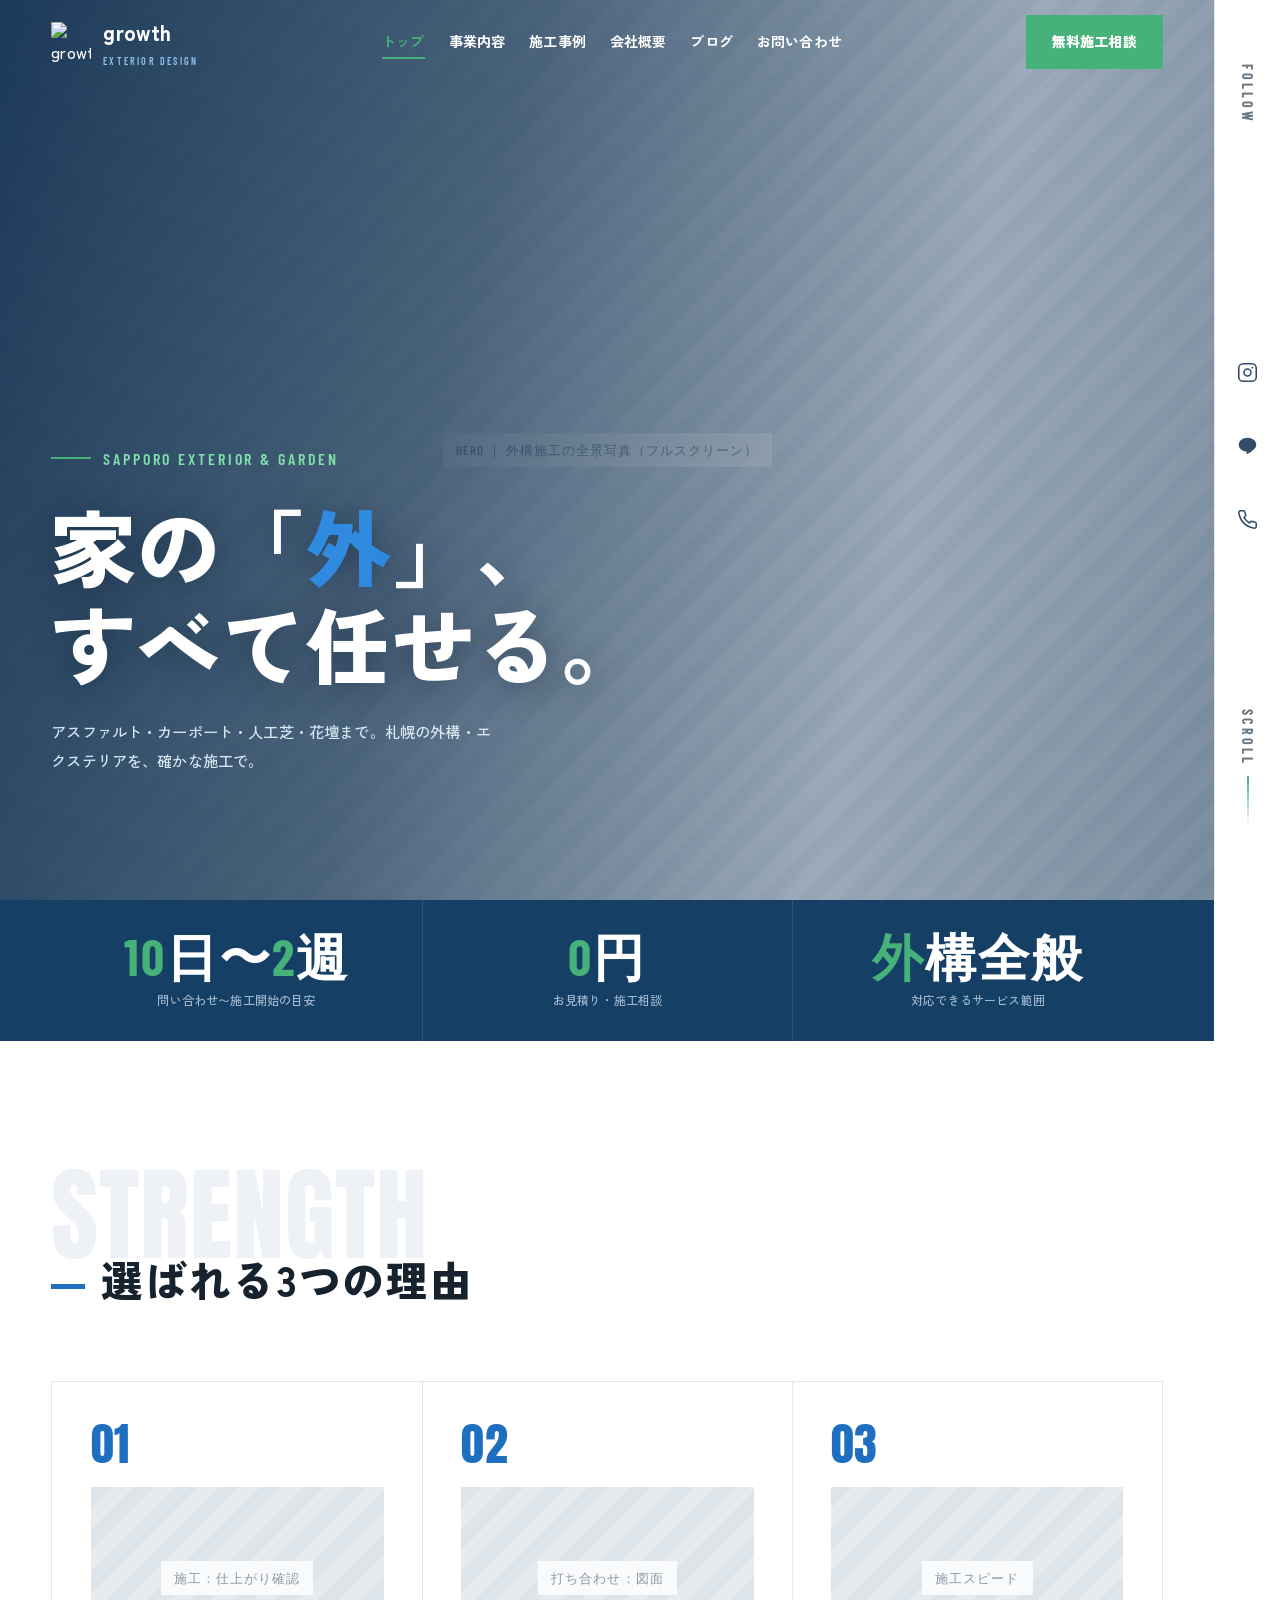
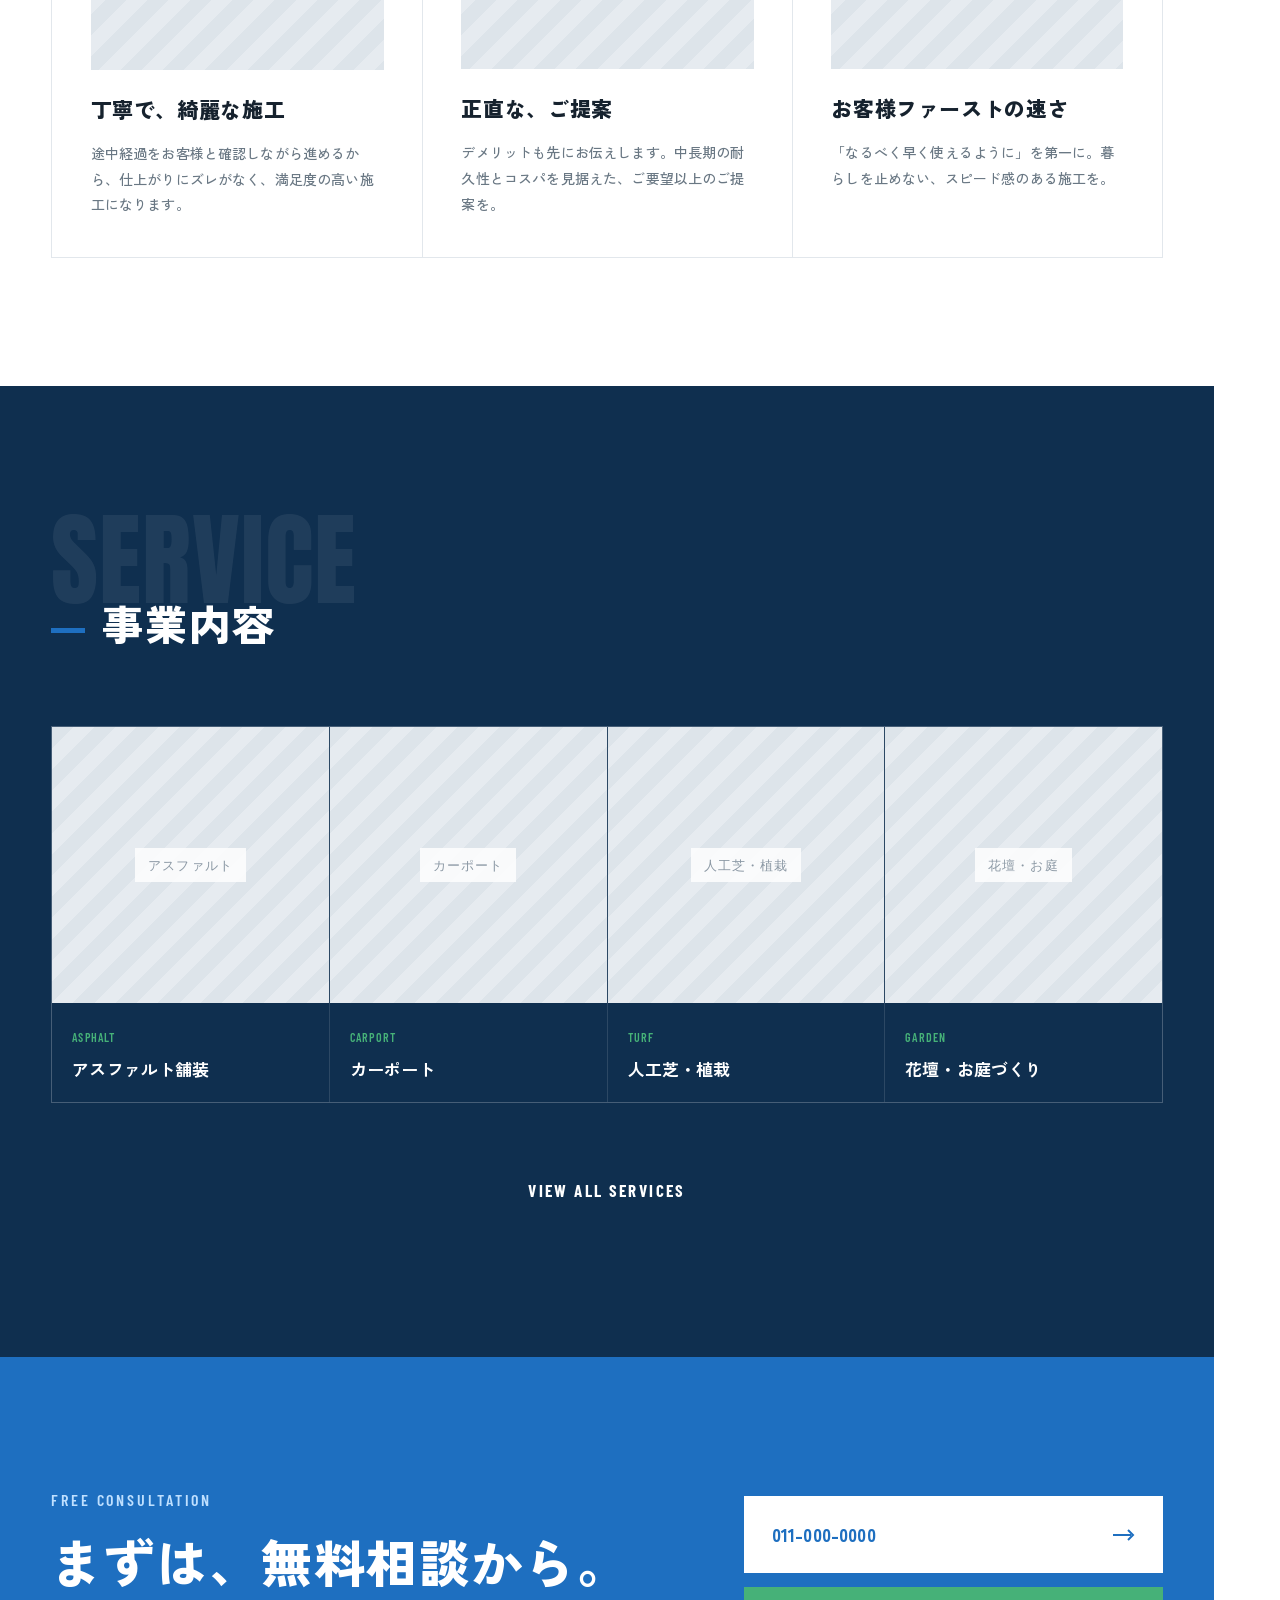
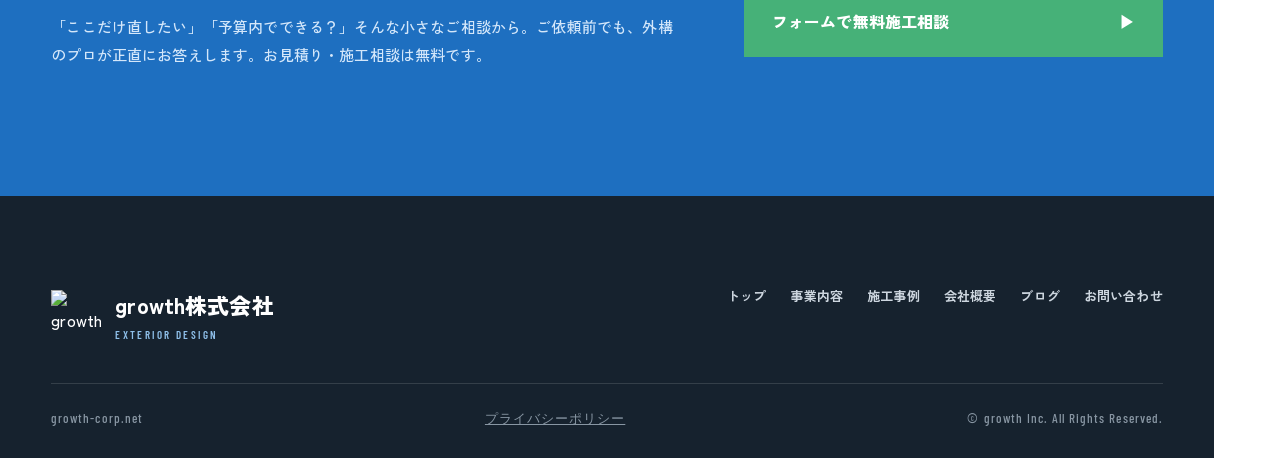
==== index.html @ 52ea114b "first commit" ====
<!DOCTYPE html>
<html lang="ja">
<head>
<meta charset="UTF-8">
<meta name="viewport" content="width=device-width, initial-scale=1.0">
<meta name="description" content="growth株式会社は札幌の外構・エクステリア専門会社。アスファルト舗装・カーポート・人工芝・花壇・フェンスなど外構全般に対応。見積もり・施工相談無料。問い合わせから最短10日で施工開始。">
<title>growth株式会社｜外構・エクステリア（札幌）</title>
<link rel="icon" type="image/png" href="assets/images/f1476529-d4a9-40ae-9cdf-e02fd3910b13.png">
<meta property="og:type" content="website">
<meta property="og:site_name" content="growth株式会社">
<meta property="og:title" content="growth株式会社｜外構・エクステリア（札幌）">
<meta property="og:description" content="growth株式会社は札幌の外構・エクステリア専門会社。アスファルト舗装・カーポート・人工芝・花壇・フェンスなど外構全般に対応。見積もり・施工相談無料。">
<meta property="og:url" content="https://growth-corp.net/">
<link rel="preconnect" href="https://fonts.googleapis.com">
<link rel="preconnect" href="https://fonts.gstatic.com" crossorigin>
<link rel="stylesheet" href="https://fonts.googleapis.com/css2?family=Anton&family=Barlow+Condensed:wght@500;600;700&family=Zen+Kaku+Gothic+New:wght@500&display=optional">
<link rel="stylesheet" href="style.css">
<link rel="stylesheet" href="loader.css">
<script type="application/ld+json">
{
  "@context": "https://schema.org",
  "@type": "LocalBusiness",
  "name": "growth株式会社",
  "description": "札幌の外構・エクステリア工事専門会社。アスファルト舗装・カーポート・人工芝・花壇・フェンスなど外構全般に対応。",
  "url": "https://growth-corp.net",
  "telephone": "011-000-0000",
  "email": "growth-0715@outlook.jp",
  "address": {
    "@type": "PostalAddress",
    "streetAddress": "厚別南2丁目15番29号 サンパーク厚別南101",
    "addressLocality": "札幌市厚別区",
    "postalCode": "004-0000",
    "addressCountry": "JP"
  },
  "openingHoursSpecification": {
    "@type": "OpeningHoursSpecification",
    "dayOfWeek": ["Monday","Tuesday","Wednesday","Thursday","Friday","Saturday"],
    "opens": "09:00",
    "closes": "18:00"
  },
  "areaServed": "札幌市"
}
</script>
</head>
<body>

<header id="hd" class="top-light"><div class="wrap bar">
  <a class="brand" href="index.html"><img src="assets/images/f1476529-d4a9-40ae-9cdf-e02fd3910b13.png" alt="growth株式会社" width="40" height="40"><span><b>growth</b><small>EXTERIOR DESIGN</small></span></a>
  <nav class="main">
    <a href="index.html" class="active">トップ</a>
    <a href="service.html">事業内容</a>
    <a href="gallery.html">施工事例</a>
    <a href="company.html">会社概要</a>
    <a href="blog.html">ブログ</a>
    <a href="contact.html">お問い合わせ</a>
  </nav>
  <a class="hcta" href="contact.html">無料施工相談</a>
  <button class="burger" aria-label="メニューを開く" aria-controls="mm" aria-expanded="false"><span></span><span></span><span></span></button>
</div></header>

<div class="mmenu-bd" id="mm-bd"></div>
<div class="mmenu" id="mm" role="dialog" aria-label="ナビゲーションメニュー" aria-modal="true">
  <button class="mclose">CLOSE <svg width="14" height="14" fill="none" stroke="currentColor" stroke-width="2.2" viewBox="0 0 24 24"><path d="M18 6 6 18M6 6l12 12"/></svg></button>
  <span class="m-tag">NAVIGATION MENU</span>
  <a href="index.html"><span class="n">01</span>トップ</a>
  <a href="service.html"><span class="n">02</span>事業内容</a>
  <a href="gallery.html"><span class="n">03</span>施工事例</a>
  <a href="company.html"><span class="n">04</span>会社概要</a>
  <a href="blog.html"><span class="n">05</span>ブログ</a>
  <a href="contact.html"><span class="n">06</span>お問い合わせ</a>
  <a href="contact.html" class="m-cta">無料施工相談 →</a>
</div>

<div class="rail">
  <span class="fl">FOLLOW</span>
  <a href="#" aria-label="Instagram"><svg viewBox="0 0 24 24" fill="none" stroke="currentColor" stroke-width="1.8"><rect x="2" y="2" width="20" height="20" rx="5"></rect><circle cx="12" cy="12" r="4"></circle><circle cx="17.5" cy="6.5" r="1" fill="currentColor" stroke="none"></circle></svg></a>
  <a href="#" aria-label="LINE"><svg viewBox="0 0 24 24" fill="currentColor"><path d="M12 3C6.5 3 2 6.6 2 11c0 3.9 3.5 7.2 8.3 7.9.3.07.75.22.86.5.1.26.06.66.03.92l-.14.83c-.04.25-.2.97.85.53s5.66-3.33 7.72-5.7C20.9 14.86 22 13.05 22 11c0-4.4-4.5-8-10-8Z"></path></svg></a>
  <a href="tel:0110000000" aria-label="電話する"><svg viewBox="0 0 24 24" fill="none" stroke="currentColor" stroke-width="1.8"><path d="M22 16.92v3a2 2 0 0 1-2.18 2 19.79 19.79 0 0 1-8.63-3.07 19.5 19.5 0 0 1-6-6 19.79 19.79 0 0 1-3.07-8.67A2 2 0 0 1 4.11 2h3a2 2 0 0 1 2 1.72c.13.94.36 1.86.7 2.74a2 2 0 0 1-.45 2.11L8.09 9.91a16 16 0 0 0 6 6l1.34-1.27a2 2 0 0 1 2.11-.45c.88.34 1.8.57 2.74.7A2 2 0 0 1 22 16.92Z"></path></svg></a>
  <a class="scrollc" href="#strength">SCROLL</a>
</div>

<main>
<div id="top"></div>

<!-- HERO -->
<section class="hero">
  <div class="bg ph" data-label="HERO ｜ 外構施工の全景写真（フルスクリーン）"></div>
  <div class="veil"></div>
  <div class="inner">
    <div class="tag cond">SAPPORO EXTERIOR &amp; GARDEN</div>
    <h1>家の「<span class="o">外</span>」、<br>すべて任せる。</h1>
    <p>アスファルト・カーポート・人工芝・花壇まで。札幌の外構・エクステリアを、確かな施工で。</p>
  </div>

</section>

<div class="statbar">
  <div class="wrap">
    <div class="st"><div class="big cond"><em>10</em>日〜<em>2</em>週</div><div class="lb">問い合わせ〜施工開始の目安</div></div>
    <div class="st"><div class="big cond"><em>0</em>円</div><div class="lb">お見積り・施工相談</div></div>
    <div class="st"><div class="big cond"><em>外</em>構全般</div><div class="lb">対応できるサービス範囲</div></div>
  </div>
</div>

<!-- STRENGTH -->
<section id="strength"><div class="wrap">
  <div class="shead rv"><span class="e">STRENGTH</span><h2>選ばれる3つの理由</h2></div>
  <div class="str">
    <div class="scol rv"><div class="num">01</div><div class="pic ph" data-label="施工：仕上がり確認"></div><h3>丁寧で、綺麗な施工</h3><p>途中経過をお客様と確認しながら進めるから、仕上がりにズレがなく、満足度の高い施工になります。</p></div>
    <div class="scol rv"><div class="num">02</div><div class="pic ph" data-label="打ち合わせ：図面"></div><h3>正直な、ご提案</h3><p>デメリットも先にお伝えします。中長期の耐久性とコスパを見据えた、ご要望以上のご提案を。</p></div>
    <div class="scol rv"><div class="num">03</div><div class="pic ph" data-label="施工スピード"></div><h3>お客様ファーストの速さ</h3><p>「なるべく早く使えるように」を第一に。暮らしを止めない、スピード感のある施工を。</p></div>
  </div>
</div></section>

<!-- SERVICE TEASER -->
<section class="services"><div class="wrap">
  <div class="shead rv"><span class="e">SERVICE</span><h2>事業内容</h2></div>
  <div class="svc-grid">
    <div class="svc rv"><div class="pic ph" data-label="アスファルト"></div><div class="t"><span class="svc-cat">ASPHALT</span><b>アスファルト舗装</b></div></div>
    <div class="svc rv"><div class="pic ph" data-label="カーポート"></div><div class="t"><span class="svc-cat">CARPORT</span><b>カーポート</b></div></div>
    <div class="svc rv"><div class="pic ph" data-label="人工芝・植栽"></div><div class="t"><span class="svc-cat">TURF</span><b>人工芝・植栽</b></div></div>
    <div class="svc rv"><div class="pic ph" data-label="花壇・お庭"></div><div class="t"><span class="svc-cat">GARDEN</span><b>花壇・お庭づくり</b></div></div>
  </div>
  <div class="morebtn rv"><a href="service.html">VIEW ALL SERVICES</a></div>
</div></section>

<!-- CTA -->
<section class="cta"><div class="wrap">
  <div class="rv"><span class="e cond">FREE CONSULTATION</span><h2>まずは、無料相談から。</h2><p>「ここだけ直したい」「予算内でできる？」そんな小さなご相談から。ご依頼前でも、外構のプロが正直にお答えします。お見積り・施工相談は無料です。</p></div>
  <div class="act rv">
    <a class="bw" href="tel:0110000000">011-000-0000<svg width="22" height="12" viewBox="0 0 22 12" fill="none" stroke="currentColor" stroke-width="2"><path d="M0 6h18M15 1l5 5-5 5"></path></svg></a>
    <a class="bg" href="contact.html">フォームで無料施工相談<span>▶</span></a>
  </div>
</div></section>

</main>
<footer><div class="wrap">
  <div class="top">
    <div class="fb"><img src="assets/images/f1476529-d4a9-40ae-9cdf-e02fd3910b13.png" alt="growth株式会社" width="50" height="50"><span><b>growth株式会社</b><small>EXTERIOR DESIGN</small></span></div>
    <nav>
      <a href="index.html">トップ</a>
      <a href="service.html">事業内容</a>
      <a href="gallery.html">施工事例</a>
      <a href="company.html">会社概要</a>
      <a href="blog.html">ブログ</a>
      <a href="contact.html">お問い合わせ</a>
    </nav>
  </div>
  <div class="bot">
    <span>growth-corp.net</span>
    <span><a href="privacy.html">プライバシーポリシー</a></span>
    <span>© growth Inc. All Rights Reserved.</span>
  </div>
</div></footer>

<script src="loader.js"></script>
<script src="script.js"></script>
</body>
</html>
---- style.css ----
:root{
  --navy:#0f2f4f; --navy2:#163f66; --blue:#1e6fc0; --blue-br:#2f8ae0; --green:#46b178; --green-dk:#3a9866;
  --ink:#16222e; --gray:#6a7884; --line:#e2e7ec; --bg:#ffffff; --soft:#eef2f6; --rail:66px;
  --go:"Zen Kaku Gothic New",sans-serif; --cond:"Barlow Condensed",sans-serif; --anton:"Anton",sans-serif;
}
*{margin:0;padding:0;box-sizing:border-box;}
html{scroll-behavior:smooth;}
body{font-family:var(--go);font-weight:500;color:var(--ink);background:var(--bg);line-height:1.85;
  -webkit-font-smoothing:antialiased;letter-spacing:.01em;overflow-x:hidden;}
img{display:block;max-width:100%;}a{color:inherit;text-decoration:none;}
button{cursor:pointer;}
a:focus-visible,button:focus-visible{outline:2px solid var(--green);outline-offset:3px;}
.cond{font-family:var(--cond);letter-spacing:.04em;}
.ph{position:relative;overflow:hidden;background:repeating-linear-gradient(135deg,#dde4ea 0 15px,#e6ebf0 15px 30px);display:grid;place-items:center;}
.ph::after{content:attr(data-label);font-family:var(--cond);font-size:13px;letter-spacing:.08em;color:#8b98a4;background:rgba(255,255,255,.82);padding:5px 13px;}
.wrap{max-width:1240px;margin:0 auto;padding:0 clamp(22px,4vw,56px);}

/* header */
header{position:fixed;top:0;left:0;right:0;z-index:60;transition:.3s;}
header .bar{display:flex;align-items:center;justify-content:space-between;height:84px;transition:.3s;}
header.scrolled{background:var(--navy);}
header.scrolled .bar{height:66px;}
.brand{display:flex;align-items:center;gap:12px;color:#fff;transition:.3s;}
header.top-light .brand{color:#fff;}
.brand img{width:40px;height:40px;object-fit:contain;}
.brand b{font-weight:900;font-size:21px;letter-spacing:.02em;}
.brand small{display:block;font-family:var(--cond);font-weight:600;font-size:10px;letter-spacing:.22em;color:#8fc0ea;}
nav.main{display:flex;align-items:center;gap:24px;}
nav.main a{color:#fff;font-weight:700;font-size:14px;position:relative;}
nav.main a::after{content:"";position:absolute;left:0;bottom:-4px;width:0;height:2px;background:var(--green);transition:.3s;}
nav.main a:hover::after,nav.main a.active::after{width:100%;}
nav.main a.active{color:var(--green);}
.hcta{background:var(--green);color:#fff;font-weight:900;font-size:14px;padding:14px 26px;transition:.25s;white-space:nowrap;}
.hcta:hover{background:var(--green-dk);}
.burger{display:none;flex-direction:column;gap:5px;width:44px;height:44px;background:none;border:none;padding:10px;justify-content:center;}
.burger span{height:2px;width:100%;background:#fff;display:block;}

/* right SNS rail */
.rail{position:fixed;right:0;top:0;width:var(--rail);height:100vh;z-index:58;display:flex;flex-direction:column;align-items:center;justify-content:center;gap:24px;background:#fff;border-left:1px solid var(--line);}
.rail .fl{position:absolute;top:64px;writing-mode:vertical-rl;font-family:var(--cond);font-weight:700;font-size:14px;letter-spacing:.22em;color:var(--gray);}
.rail a{color:var(--navy);opacity:.85;transition:.25s;padding:10px;}
.rail a:hover{color:var(--green);opacity:1;transform:translateY(-2px);}
.rail svg{width:21px;height:21px;}
.rail .scrollc{position:absolute;bottom:64px;writing-mode:vertical-rl;font-family:var(--cond);font-weight:700;font-size:14px;letter-spacing:.22em;color:var(--gray);display:flex;align-items:center;gap:10px;opacity:1;transition:color .25s,opacity .25s;}
.rail .scrollc:hover{color:var(--green);opacity:1;}
.rail .scrollc::after{content:"";writing-mode:horizontal-tb;width:2px;height:50px;background:linear-gradient(var(--green),transparent);animation:scrollLine 2.2s ease-in-out infinite;}
@keyframes scrollLine{0%{clip-path:inset(0 0 100% 0);}45%{clip-path:inset(0 0 0% 0);}90%,100%{clip-path:inset(100% 0 0 0);}}

/* hero */
.hero{position:relative;height:100vh;min-height:620px;color:#fff;overflow:hidden;}
.hero .bg{position:absolute;inset:0;}
.hero .veil{position:absolute;inset:0;background:linear-gradient(105deg,rgba(15,47,79,.94) 0%,rgba(15,47,79,.72) 38%,rgba(15,47,79,.34) 72%,rgba(15,47,79,.5) 100%);}
.hero .inner{position:absolute;left:0;bottom:14vh;z-index:2;padding:0 clamp(22px,4vw,56px);max-width:1040px;}
.hero .tag{font-family:var(--cond);font-weight:600;font-size:16px;letter-spacing:.18em;color:#7fe0a8;margin-bottom:22px;display:flex;align-items:center;gap:12px;}
.hero .tag::before{content:"";width:40px;height:2px;background:var(--green);}
.hero h1{font-weight:900;font-size:clamp(40px,6.6vw,90px);line-height:1.16;letter-spacing:.01em;text-shadow:0 4px 36px rgba(6,24,42,.45);}
.hero h1 .o{color:var(--blue-br);}
.hero p{margin-top:26px;font-size:clamp(14px,1.2vw,16px);color:#d8e6f2;max-width:440px;}

.statbar{background:var(--navy2);color:#fff;}
.statbar .wrap{display:grid;grid-template-columns:repeat(3,1fr);}
.statbar .st{padding:30px 10px;text-align:center;border-left:1px solid rgba(255,255,255,.12);}
.statbar .st:first-child{border-left:none;}
.statbar .st .big{font-family:var(--cond);font-weight:700;font-size:clamp(34px,4vw,52px);color:#fff;line-height:1;}
.statbar .st .big em{font-style:normal;color:var(--green);}
.statbar .st .lb{font-size:12px;color:#9fb6cc;margin-top:8px;}

/* section heads */
section{padding:clamp(80px,10vw,130px) 0;}
.shead{margin-bottom:clamp(44px,5vw,70px);}
.shead .e{font-family:var(--anton);font-size:clamp(48px,8vw,110px);color:var(--soft);line-height:.9;letter-spacing:.01em;display:block;}
.shead h2{font-weight:900;font-size:clamp(26px,3.4vw,42px);letter-spacing:.04em;margin-top:-22px;position:relative;}
.shead h2::before{content:"";display:inline-block;width:34px;height:5px;background:var(--blue);vertical-align:middle;margin-right:16px;}

/* strengths */
.str{display:grid;grid-template-columns:repeat(3,1fr);gap:0;border:1px solid var(--line);}
.scol{padding:clamp(28px,3vw,44px);border-left:1px solid var(--line);transition:.3s;}
.scol:first-child{border-left:none;}
.scol:hover{background:var(--navy);color:#fff;}
.scol .num{font-family:var(--anton);font-size:46px;color:var(--blue);line-height:1;}
.scol:hover .num{color:var(--green);}
.scol .pic{aspect-ratio:16/10;margin:20px 0;}
.scol h3{font-weight:900;font-size:21px;letter-spacing:.03em;margin-bottom:12px;}
.scol p{font-size:14px;color:var(--gray);}
.scol:hover p{color:#b8cadb;}

/* services dark */
.services{background:var(--navy);color:#fff;}
.services .shead .e{color:rgba(255,255,255,.07);}
.services .shead h2{color:#fff;}
.svc-grid{display:grid;grid-template-columns:repeat(4,1fr);gap:1px;background:rgba(255,255,255,.12);border:1px solid rgba(255,255,255,.12);}
.svc{background:var(--navy);padding:0;transition:.3s;position:relative;}
.svc:hover{background:var(--navy2);}
.svc .pic{aspect-ratio:1/1;}
.svc .t{padding:18px 20px;}
.svc-cat{font-family:var(--cond);font-weight:600;font-size:12px;color:var(--green);letter-spacing:.1em;}
.svc .t b{display:block;font-weight:700;font-size:17px;margin-top:2px;}

/* cta */
.cta{background:var(--blue);color:#fff;}
.cta .wrap{display:grid;grid-template-columns:1.2fr .8fr;gap:clamp(30px,5vw,70px);align-items:center;}
.cta .e{font-family:var(--cond);font-weight:600;letter-spacing:.18em;font-size:16px;color:#bfe0ff;}
.cta h2{font-weight:900;font-size:clamp(28px,4vw,52px);line-height:1.3;letter-spacing:.03em;margin:14px 0 18px;}
.cta p{color:#d4e7fa;font-size:15px;margin-bottom:0;}
.cta .act{display:flex;flex-direction:column;gap:14px;}
.cta .bw{background:#fff;color:var(--blue);font-weight:900;font-size:18px;padding:22px 28px;display:flex;align-items:center;justify-content:space-between;transition:.25s;}
.cta .bw:hover{background:var(--navy);color:#fff;}
.cta .bg{background:var(--green);color:#fff;font-weight:900;font-size:16px;padding:20px 28px;display:flex;align-items:center;justify-content:space-between;transition:.25s;}
.cta .bg:hover{background:var(--green-dk);}

/* flow */
.flow .steps{display:grid;grid-template-columns:repeat(5,1fr);gap:18px;}
.fstep{border-top:5px solid var(--navy);padding-top:22px;}
.fstep .n{font-family:var(--anton);font-size:42px;color:var(--blue);line-height:1;}
.fstep h4{font-weight:900;font-size:17px;margin:8px 0 8px;letter-spacing:.03em;}
.fstep p{font-size:13px;color:var(--gray);}
.flow-note{margin-top:48px;background:var(--soft);padding:26px 34px;display:flex;align-items:center;gap:18px;font-weight:700;font-size:clamp(15px,1.7vw,19px);}
.flow-note b{font-family:var(--cond);font-weight:700;font-size:1.7em;color:var(--blue);}

/* qa */
.qa{background:var(--soft);}
.qa .shead .e{color:rgba(0,0,0,.05);}
.qitem{background:#fff;border-left:5px solid var(--blue);margin-bottom:12px;}
.qq{display:flex;gap:18px;align-items:center;padding:24px 28px;font-weight:900;font-size:16px;width:100%;background:none;border:none;text-align:left;color:var(--ink);}
.qq .q{font-family:var(--anton);color:var(--blue);font-size:26px;flex-shrink:0;line-height:1;}
.qq .ic{margin-left:auto;font-family:var(--cond);font-weight:700;color:var(--blue);font-size:30px;transition:.3s;}
.qitem.open{border-left-color:var(--green);}
.qitem.open .ic{transform:rotate(45deg);color:var(--green);}
.qbody{max-height:0;overflow:hidden;transition:.4s;}
.qbody .in{display:flex;gap:18px;padding:0 28px 26px 28px;color:var(--gray);font-size:14.5px;align-items:flex-start;}
.qbody .a{font-family:var(--anton);font-weight:900;color:var(--green);font-size:26px;flex-shrink:0;line-height:1;}

.morebtn{margin-top:50px;}
.morebtn a{display:flex;align-items:center;justify-content:center;gap:16px;background:var(--navy);color:#fff;font-family:var(--cond);font-weight:700;letter-spacing:.14em;font-size:17px;padding:22px;transition:.25s;}
.morebtn a:hover{background:var(--blue);}

/* company */
.company{background:var(--navy);color:#fff;}
.company .shead .e{color:rgba(255,255,255,.07);}
.company .shead h2{color:#fff;}
.company a{color:#cfe0f0;}
.cgrid{display:grid;grid-template-columns:1fr 1fr;gap:0;border:1px solid rgba(255,255,255,.14);}
.crow{display:grid;grid-template-columns:140px 1fr;border-top:1px solid rgba(255,255,255,.14);}
.crow:nth-child(-n+2){border-top:none;}
.crow:nth-child(even){border-left:1px solid rgba(255,255,255,.14);}
.crow-full{grid-column:1/-1;}
.crow-full:first-child,.crow-full+.crow{border-top:none;}
.crow dt{padding:20px 22px;background:rgba(255,255,255,.05);font-weight:900;font-size:14px;letter-spacing:.04em;}
.crow dd{padding:20px 22px;font-size:14px;color:#cfe0f0;}
.map-wrap{margin-top:clamp(48px,6vw,80px);}
.map-wrap iframe{width:100%;height:400px;border:none;display:block;}

/* contact */
.contact{text-align:center;background:#fff;}
.contact .shead{text-align:center;}
.contact .shead .e{text-align:center;}
.contact p.lead{color:var(--gray);max-width:560px;margin:0 auto 44px;font-size:15px;}
.cbtns{display:grid;grid-template-columns:1.3fr 1fr 1fr;gap:16px;max-width:920px;margin:0 auto 60px;}
.cbig{border:2px solid var(--navy);padding:32px 22px;transition:.25s;}
.cbig:hover{background:var(--navy);color:#fff;}
.cbig .t{font-weight:700;font-size:13px;color:var(--gray);}
.cbig:hover .t{color:#9fb6cc;}
.cbig .big{font-family:var(--cond);font-weight:700;font-size:34px;color:var(--navy);margin-top:6px;}
.cbig:hover .big{color:#fff;}
.cbig .hours{font-size:12px;color:var(--gray);}
.cbig.g{background:var(--green);border-color:var(--green);color:#fff;display:flex;flex-direction:column;justify-content:center;}
.cbig.g .t{color:#dff0e6;}
.cbig.g .big{color:#fff;font-family:var(--go);font-weight:900;font-size:18px;}
.cbig.g:hover{background:var(--green-dk);}
.cbig.l{background:#06c755;border-color:#06c755;color:#fff;display:flex;flex-direction:column;justify-content:center;}
.cbig.l .t{color:#d7f5e3;}
.cbig.l .big{color:#fff;font-family:var(--go);font-weight:900;font-size:18px;}
.cbig.l:hover{background:#05a847;}

/* contact form */
.cform{max-width:760px;margin:0 auto;text-align:left;}
.cform .frow{margin-bottom:22px;}
.cform label{display:block;font-weight:700;font-size:14px;margin-bottom:6px;}
.cform .req{display:inline-block;background:var(--blue);color:#fff;font-size:10px;font-weight:700;padding:1px 7px;margin-left:6px;vertical-align:middle;letter-spacing:.04em;}
.cform input:not([type="checkbox"]),.cform textarea,.cform select{width:100%;border:2px solid var(--line);padding:14px 16px;font-family:var(--go);font-size:15px;color:var(--ink);background:#fff;transition:.25s;outline:none;-webkit-appearance:none;}
.cform input:not([type="checkbox"]):focus,.cform textarea:focus,.cform select:focus{border-color:var(--blue);}
.cform textarea{min-height:160px;resize:vertical;}
.cform .check-row{display:flex;align-items:flex-start;gap:10px;font-size:14px;color:var(--gray);}
.cform .check-row input[type="checkbox"]{width:18px;height:18px;min-width:18px;margin-top:2px;cursor:pointer;accent-color:var(--blue);}
.cform .check-row a{color:var(--blue);text-decoration:underline;}
.cform .privacy-note{font-size:13px;color:var(--gray);text-align:center;margin:28px 0 0;}
.form-error{color:#d32f2f;font-size:13px;margin-top:6px;font-weight:600;}
.cform input.input-error,.cform textarea.input-error{border-color:#d32f2f;}
.cform .fsub{display:block;width:100%;background:var(--blue);color:#fff;font-family:var(--go);font-weight:900;font-size:17px;padding:22px;border:none;transition:.25s;letter-spacing:.06em;margin-top:28px;}
.cform .fsub:hover{background:var(--navy);}
.cform .fsub:disabled{opacity:.6;cursor:not-allowed;}
.form-success{background:#f0fdf4;border:2px solid var(--green);padding:32px;text-align:center;margin-top:28px;max-width:760px;margin-left:auto;margin-right:auto;}
.form-success .fs-icon{font-size:40px;margin-bottom:12px;}
.form-success h3{font-weight:900;font-size:20px;color:var(--navy);margin-bottom:8px;}
.form-success p{color:var(--gray);font-size:14px;}

/* gallery */
.gallery-grid{display:grid;grid-template-columns:repeat(3,1fr);gap:2px;background:var(--line);}
.gitem{background:#fff;overflow:hidden;}
.gitem .pic{aspect-ratio:4/3;transition:.4s;}
.gitem:hover .pic{transform:scale(1.04);}
.gitem .gt{padding:16px 18px;}
.gitem .gt .cat{font-family:var(--cond);font-weight:600;font-size:12px;color:var(--green);letter-spacing:.1em;}
.gitem .gt b{display:block;font-weight:700;font-size:15px;margin-top:2px;color:var(--ink);}

/* privacy policy */
.privacy-section{background:#fff;}
.privacy-body{max-width:800px;margin:0 auto;}
.privacy-body h3{font-weight:900;font-size:18px;margin:44px 0 12px;letter-spacing:.03em;color:var(--navy);}
.privacy-body p,.privacy-body li{font-size:15px;color:var(--gray);line-height:2;margin-bottom:10px;}
.privacy-body ul{padding-left:1.4em;margin-bottom:10px;}
.privacy-body .contact-box{background:var(--soft);padding:28px 32px;margin-top:44px;border-left:5px solid var(--blue);}
.privacy-body .contact-box p{margin:0;color:var(--ink);}
.privacy-body .contact-box a{color:var(--blue);text-decoration:underline;}

/* footer */
footer{background:var(--ink);color:#fff;padding:clamp(58px,7vw,88px) 0 28px;}
footer .top{display:flex;justify-content:space-between;flex-wrap:wrap;gap:28px;align-items:flex-start;padding-bottom:38px;border-bottom:1px solid rgba(255,255,255,.13);}
footer .fb{display:flex;align-items:center;gap:14px;}
footer .fb img{width:50px;height:50px;object-fit:contain;}
footer .fb b{font-weight:900;font-size:22px;}
footer .fb small{display:block;font-family:var(--cond);font-weight:600;font-size:11px;letter-spacing:.22em;color:#8fc0ea;}
footer nav{display:flex;gap:24px;flex-wrap:wrap;font-weight:700;font-size:13px;}
footer nav a{color:#cdd6df;}
footer nav a:hover{color:#fff;}
footer .bot{display:flex;justify-content:space-between;flex-wrap:wrap;gap:10px;padding-top:22px;font-family:var(--cond);font-size:13px;letter-spacing:.08em;color:#8896a3;}
footer .bot a{color:#8896a3;text-decoration:underline;}
footer .bot a:hover{color:#cdd6df;}

/* mobile menu */
.mmenu-bd{position:fixed;inset:0;z-index:79;background:rgba(10,24,40,.55);backdrop-filter:blur(4px);opacity:0;visibility:hidden;pointer-events:none;transition:opacity .4s,visibility 0s .4s;}
.mmenu-bd.open{opacity:1;visibility:visible;pointer-events:auto;transition:opacity .4s,visibility 0s;}
.mmenu{position:fixed;top:0;right:0;bottom:0;z-index:80;width:min(360px,90vw);background:linear-gradient(160deg,#0a1e35 0%,#0f2f4f 45%,#163f66 72%,#1e6fc0 100%);color:#fff;display:flex;flex-direction:column;justify-content:center;padding:70px 36px 50px;gap:0;transform:translateX(100%);transition:.45s cubic-bezier(.7,0,.2,1);box-shadow:none;overflow:hidden;}
.mmenu::after{content:"GROWTH";position:absolute;right:-32px;bottom:-16px;font-family:var(--anton);font-size:clamp(80px,22vw,140px);color:rgba(255,255,255,.03);line-height:1;pointer-events:none;letter-spacing:-.02em;}
.mmenu.open{transform:none;box-shadow:-16px 0 56px rgba(0,0,0,.35);}
.mmenu .m-tag{font-family:var(--cond);font-weight:700;font-size:12px;letter-spacing:.22em;color:var(--green);margin-bottom:28px;display:flex;align-items:center;gap:12px;flex-shrink:0;}
.mmenu .m-tag::before{content:"";width:24px;height:2px;background:var(--green);}
.mmenu a{font-weight:900;font-size:clamp(18px,5vw,24px);display:flex;align-items:baseline;gap:14px;padding:13px 0;border-bottom:1px solid rgba(255,255,255,.1);letter-spacing:.02em;transition:.25s;position:relative;}
.mmenu a:hover{color:var(--green);padding-left:10px;}
.mmenu a .n{font-family:var(--cond);font-weight:600;font-size:13px;color:var(--green);min-width:26px;letter-spacing:.06em;flex-shrink:0;}
.mmenu .m-cta{border-bottom:none;margin-top:22px;background:var(--green);color:#fff;padding:16px 20px;justify-content:center;font-size:14px;letter-spacing:.06em;transition:.2s;}
.mmenu .m-cta:hover{background:var(--green-dk);padding-left:20px;color:#fff;}
.mmenu .m-cta .n{display:none;}
.mclose{position:absolute;top:22px;right:22px;font-family:var(--cond);font-weight:700;font-size:13px;letter-spacing:.1em;background:none;border:none;color:rgba(255,255,255,.7);display:flex;align-items:center;gap:8px;transition:.2s;}
.mclose:hover{color:#fff;}

/* scroll reveal */
.rv{opacity:0;transform:translateY(26px);transition:.8s cubic-bezier(.2,.7,.2,1);}
.rv.in{opacity:1;transform:none;}
@media(prefers-reduced-motion:reduce){.rv{opacity:1;transform:none;transition:none;}}

/* page hero */
.pagehero{position:relative;height:42vh;min-height:280px;color:#fff;overflow:hidden;display:flex;align-items:flex-end;}
.pagehero .bg{position:absolute;inset:0;}
.pagehero .veil{position:absolute;inset:0;background:linear-gradient(to top,rgba(15,47,79,.8) 0%,rgba(15,47,79,.4) 100%);}
.pagehero .inner{position:relative;z-index:2;padding:0 clamp(22px,4vw,56px);padding-bottom:clamp(36px,5vw,58px);width:100%;}
.pagehero .tag{font-family:var(--cond);font-weight:600;font-size:14px;letter-spacing:.2em;color:#fff;margin-bottom:14px;display:flex;align-items:center;gap:12px;}
.pagehero .tag::before{content:"";width:34px;height:2px;background:var(--green);}
.pagehero h1{font-weight:900;font-size:clamp(30px,4.4vw,58px);letter-spacing:.03em;line-height:1.18;color:#fff;}

/* inner-page */
.inner-page #hd{background:var(--navy);}
.inner-page #hd .brand{color:#fff;}

/* blog */
.blog-section{padding:clamp(80px,10vw,130px) 0;}
.blog-lead{color:var(--gray);font-size:15px;margin-bottom:clamp(36px,5vw,56px);}
.instagram-feed{width:100%;}
.snapwidget-widget{border:none;overflow:hidden;width:100%;height:510px;display:block;}
.blog-ig-link{margin-top:clamp(36px,4vw,52px);text-align:center;}
.blog-ig-link a{display:inline-flex;align-items:center;gap:10px;font-family:var(--cond);font-weight:700;font-size:17px;letter-spacing:.1em;color:var(--navy);border-bottom:2px solid var(--green);padding-bottom:4px;transition:.25s;}
.blog-ig-link a:hover{color:var(--blue);}

/* responsive */
@media(min-width:981px){
  body{padding-right:var(--rail);}
  header{right:var(--rail);}
  .mmenu,.mmenu-bd{display:none;}
}
@media(max-width:980px){
  nav.main,.hcta{display:none;}
  .burger{display:flex;}
  .rail{display:none;}
  .hero .inner{bottom:12vh;}
  .hero p{max-width:none;}
  .str,.cta .wrap,.cgrid{grid-template-columns:1fr;}
  .svc-grid{grid-template-columns:repeat(2,1fr);}
  .scol{border-left:none;border-top:1px solid var(--line);}
  .scol:first-child{border-top:none;}
  .flow .steps{grid-template-columns:1fr 1fr;}
  .crow:nth-child(even){border-left:none;}
  .cbtns{grid-template-columns:1fr;}
  .gallery-grid{grid-template-columns:1fr 1fr;}
  .pagehero{height:36vh;min-height:240px;}
}
@media(max-width:600px){
  .svc-grid,.flow .steps{grid-template-columns:1fr 1fr;}
  .statbar .wrap{grid-template-columns:1fr;}
  .statbar .st{border-left:none;border-top:1px solid rgba(255,255,255,.12);}
  .statbar .st:first-child{border-top:none;}
  .gallery-grid{grid-template-columns:1fr;}
  .cta .wrap{grid-template-columns:1fr;}
}
---- loader.css ----
#page-loader {
  position: fixed;
  inset: 0;
  z-index: 9999;
  background: #fff;
  pointer-events: none;
  transition: opacity 0.4s ease;
  display: flex;
  align-items: center;
  justify-content: center;
}
#page-loader::after {
  content: "";
  width: 36px;
  height: 36px;
  border: 3px solid #e2e7ec;
  border-top-color: #1e6fc0;
  border-radius: 50%;
  animation: loaderSpin .8s linear infinite;
}
@keyframes loaderSpin { to { transform: rotate(360deg); } }
#page-loader.hidden {
  opacity: 0;
}
@media (prefers-reduced-motion: reduce) {
  #page-loader { transition-duration: 0.01s; }
  #page-loader::after { animation: none; border-top-color: #1e6fc0; }
}
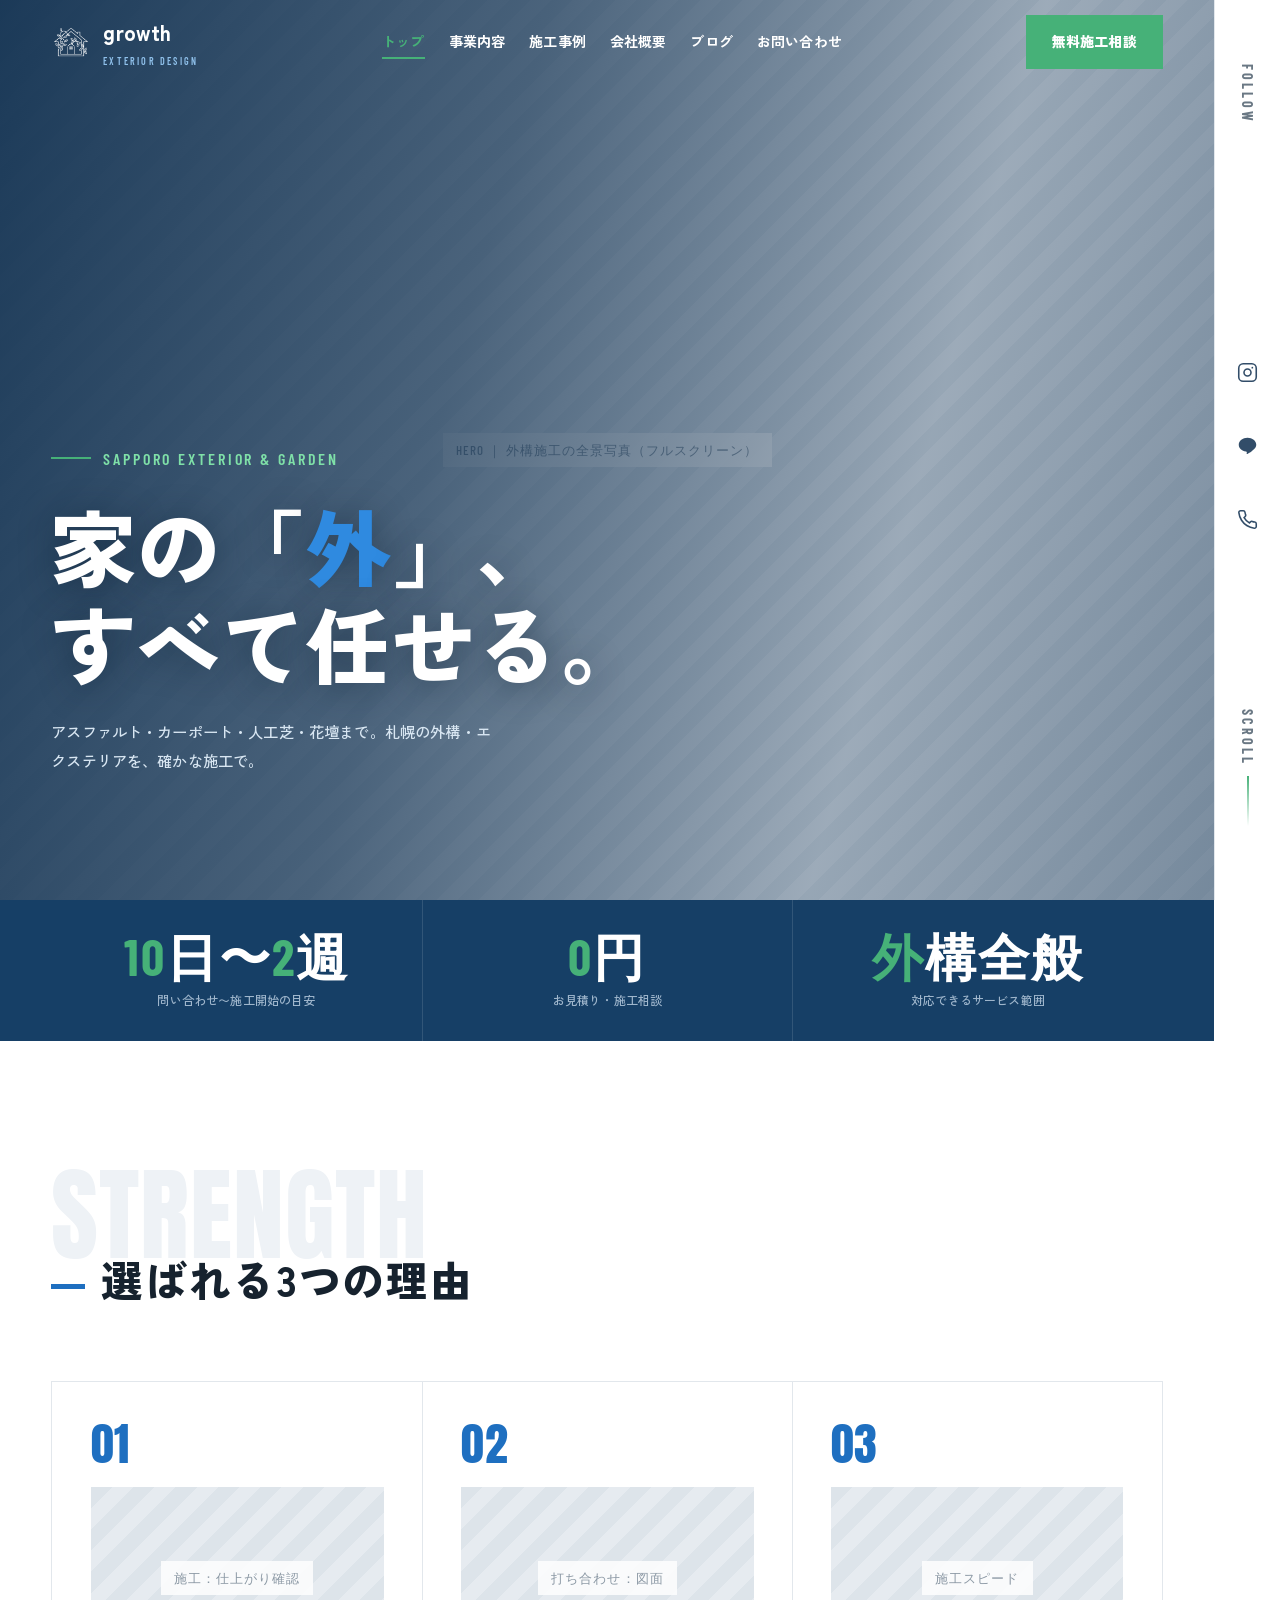
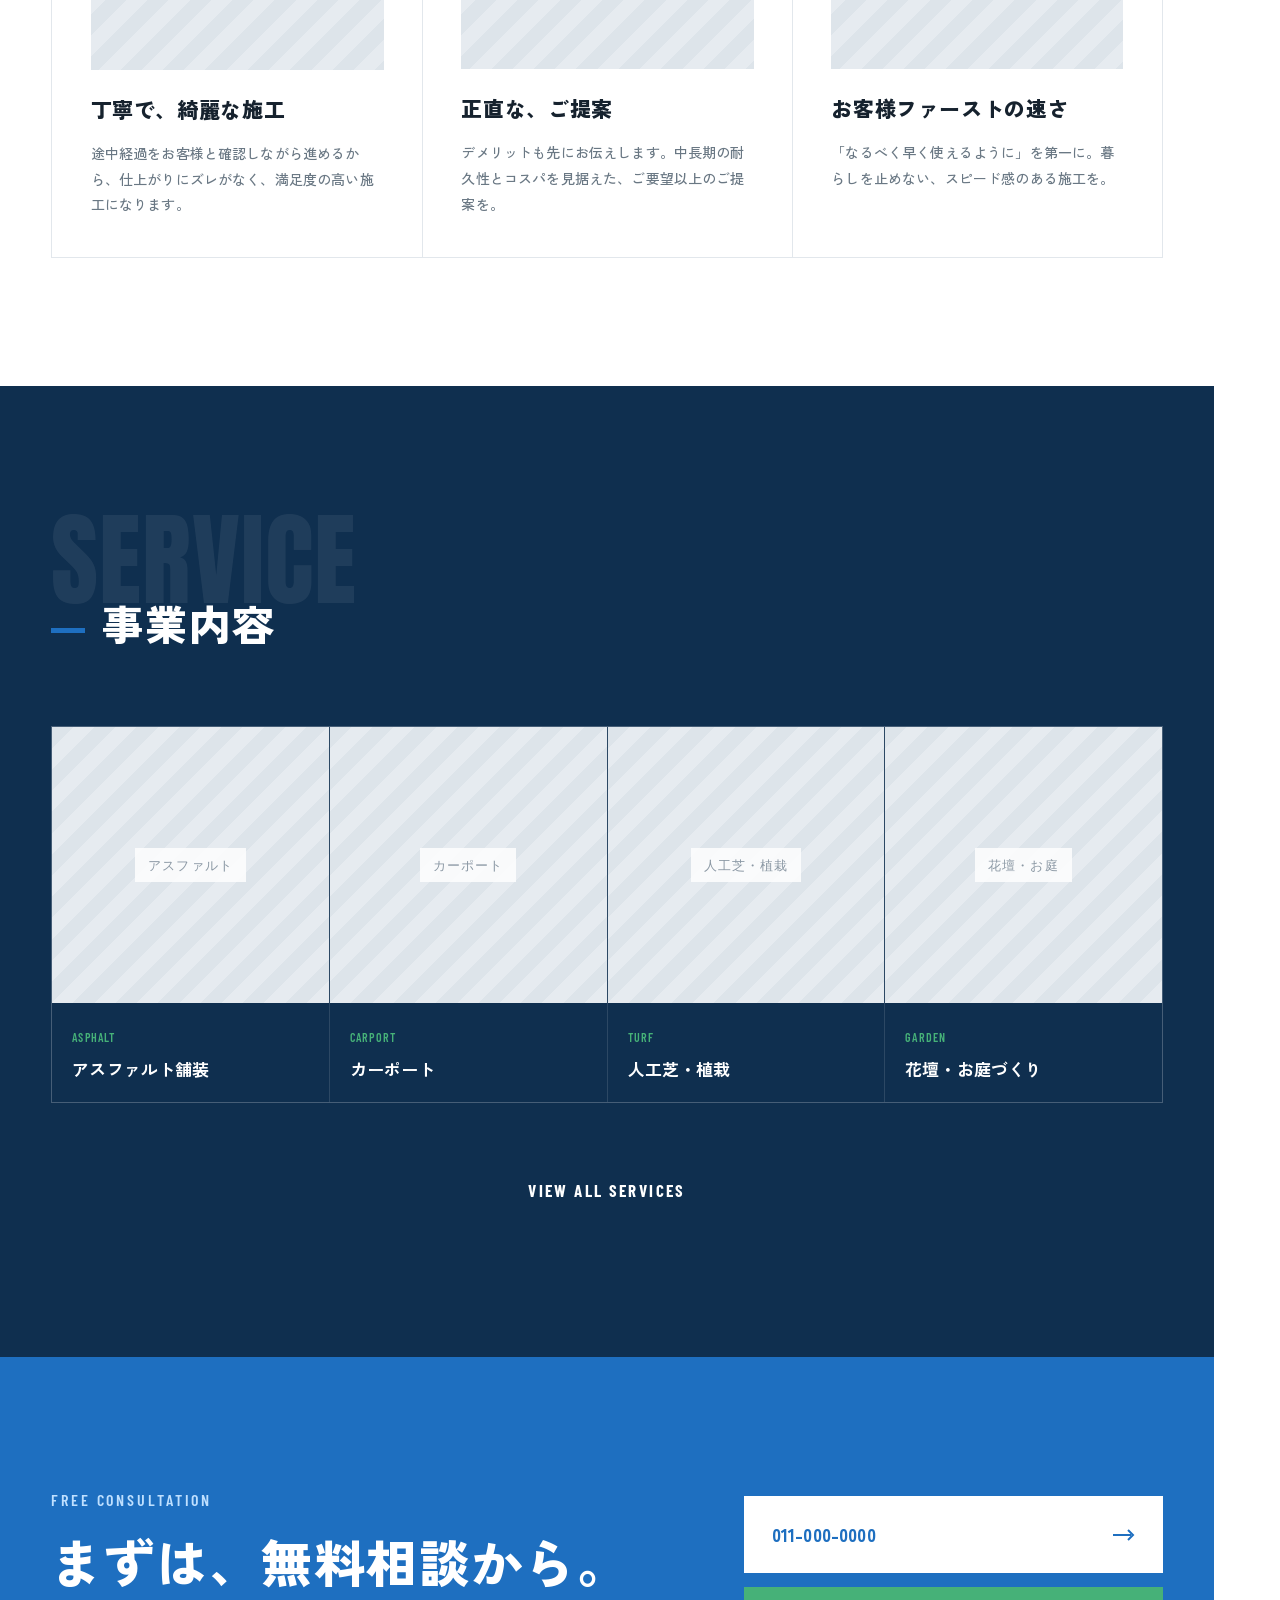
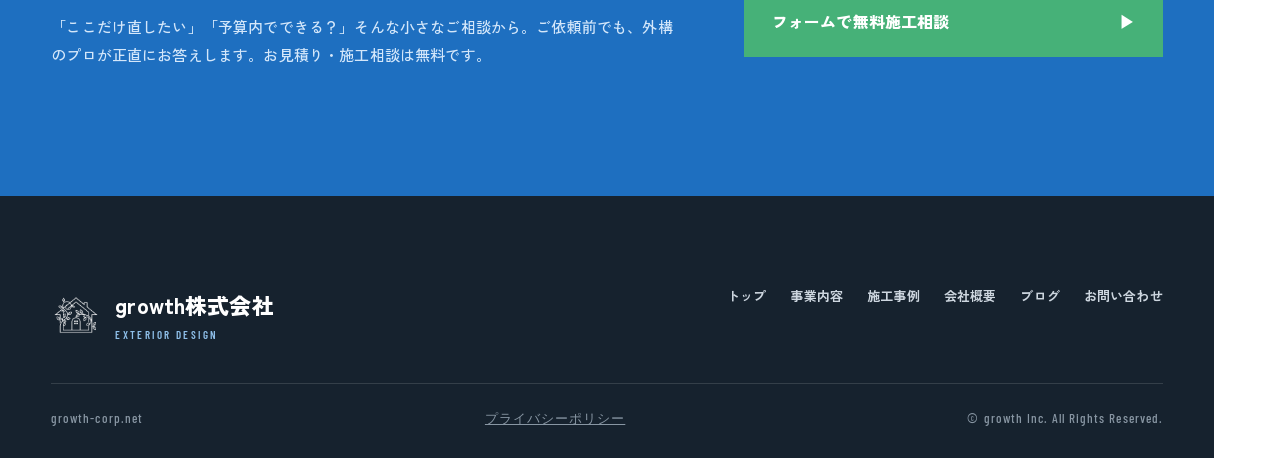
==== commit 549209fd: "fix: use current path" ====
--- a/index.html
+++ b/index.html
@@ -1,22 +1,26 @@
 <!DOCTYPE html>
 <html lang="ja">
+
 <head>
-<meta charset="UTF-8">
-<meta name="viewport" content="width=device-width, initial-scale=1.0">
-<meta name="description" content="growth株式会社は札幌の外構・エクステリア専門会社。アスファルト舗装・カーポート・人工芝・花壇・フェンスなど外構全般に対応。見積もり・施工相談無料。問い合わせから最短10日で施工開始。">
-<title>growth株式会社｜外構・エクステリア（札幌）</title>
-<link rel="icon" type="image/png" href="assets/images/f1476529-d4a9-40ae-9cdf-e02fd3910b13.png">
-<meta property="og:type" content="website">
-<meta property="og:site_name" content="growth株式会社">
-<meta property="og:title" content="growth株式会社｜外構・エクステリア（札幌）">
-<meta property="og:description" content="growth株式会社は札幌の外構・エクステリア専門会社。アスファルト舗装・カーポート・人工芝・花壇・フェンスなど外構全般に対応。見積もり・施工相談無料。">
-<meta property="og:url" content="https://growth-corp.net/">
-<link rel="preconnect" href="https://fonts.googleapis.com">
-<link rel="preconnect" href="https://fonts.gstatic.com" crossorigin>
-<link rel="stylesheet" href="https://fonts.googleapis.com/css2?family=Anton&family=Barlow+Condensed:wght@500;600;700&family=Zen+Kaku+Gothic+New:wght@500&display=optional">
-<link rel="stylesheet" href="style.css">
-<link rel="stylesheet" href="loader.css">
-<script type="application/ld+json">
+  <meta charset="UTF-8">
+  <meta name="viewport" content="width=device-width, initial-scale=1.0">
+  <meta name="description"
+    content="growth株式会社は札幌の外構・エクステリア専門会社。アスファルト舗装・カーポート・人工芝・花壇・フェンスなど外構全般に対応。見積もり・施工相談無料。問い合わせから最短10日で施工開始。">
+  <title>growth株式会社｜外構・エクステリア（札幌）</title>
+  <link rel="icon" type="image/png" href="./assets/images/f1476529-d4a9-40ae-9cdf-e02fd3910b13.png">
+  <meta property="og:type" content="website">
+  <meta property="og:site_name" content="growth株式会社">
+  <meta property="og:title" content="growth株式会社｜外構・エクステリア（札幌）">
+  <meta property="og:description"
+    content="growth株式会社は札幌の外構・エクステリア専門会社。アスファルト舗装・カーポート・人工芝・花壇・フェンスなど外構全般に対応。見積もり・施工相談無料。">
+  <meta property="og:url" content="https://growth-corp.net/">
+  <link rel="preconnect" href="https://fonts.googleapis.com">
+  <link rel="preconnect" href="https://fonts.gstatic.com" crossorigin>
+  <link rel="stylesheet"
+    href="https://fonts.googleapis.com/css2?family=Anton&family=Barlow+Condensed:wght@500;600;700&family=Zen+Kaku+Gothic+New:wght@500&display=optional">
+  <link rel="stylesheet" href="./style.css">
+  <link rel="stylesheet" href="./loader.css">
+  <script type="application/ld+json">
 {
   "@context": "https://schema.org",
   "@type": "LocalBusiness",
@@ -42,118 +46,195 @@
 }
 </script>
 </head>
+
 <body>
 
-<header id="hd" class="top-light"><div class="wrap bar">
-  <a class="brand" href="index.html"><img src="assets/images/f1476529-d4a9-40ae-9cdf-e02fd3910b13.png" alt="growth株式会社" width="40" height="40"><span><b>growth</b><small>EXTERIOR DESIGN</small></span></a>
-  <nav class="main">
-    <a href="index.html" class="active">トップ</a>
-    <a href="service.html">事業内容</a>
-    <a href="gallery.html">施工事例</a>
-    <a href="company.html">会社概要</a>
-    <a href="blog.html">ブログ</a>
-    <a href="contact.html">お問い合わせ</a>
-  </nav>
-  <a class="hcta" href="contact.html">無料施工相談</a>
-  <button class="burger" aria-label="メニューを開く" aria-controls="mm" aria-expanded="false"><span></span><span></span><span></span></button>
-</div></header>
-
-<div class="mmenu-bd" id="mm-bd"></div>
-<div class="mmenu" id="mm" role="dialog" aria-label="ナビゲーションメニュー" aria-modal="true">
-  <button class="mclose">CLOSE <svg width="14" height="14" fill="none" stroke="currentColor" stroke-width="2.2" viewBox="0 0 24 24"><path d="M18 6 6 18M6 6l12 12"/></svg></button>
-  <span class="m-tag">NAVIGATION MENU</span>
-  <a href="index.html"><span class="n">01</span>トップ</a>
-  <a href="service.html"><span class="n">02</span>事業内容</a>
-  <a href="gallery.html"><span class="n">03</span>施工事例</a>
-  <a href="company.html"><span class="n">04</span>会社概要</a>
-  <a href="blog.html"><span class="n">05</span>ブログ</a>
-  <a href="contact.html"><span class="n">06</span>お問い合わせ</a>
-  <a href="contact.html" class="m-cta">無料施工相談 →</a>
-</div>
-
-<div class="rail">
-  <span class="fl">FOLLOW</span>
-  <a href="#" aria-label="Instagram"><svg viewBox="0 0 24 24" fill="none" stroke="currentColor" stroke-width="1.8"><rect x="2" y="2" width="20" height="20" rx="5"></rect><circle cx="12" cy="12" r="4"></circle><circle cx="17.5" cy="6.5" r="1" fill="currentColor" stroke="none"></circle></svg></a>
-  <a href="#" aria-label="LINE"><svg viewBox="0 0 24 24" fill="currentColor"><path d="M12 3C6.5 3 2 6.6 2 11c0 3.9 3.5 7.2 8.3 7.9.3.07.75.22.86.5.1.26.06.66.03.92l-.14.83c-.04.25-.2.97.85.53s5.66-3.33 7.72-5.7C20.9 14.86 22 13.05 22 11c0-4.4-4.5-8-10-8Z"></path></svg></a>
-  <a href="tel:0110000000" aria-label="電話する"><svg viewBox="0 0 24 24" fill="none" stroke="currentColor" stroke-width="1.8"><path d="M22 16.92v3a2 2 0 0 1-2.18 2 19.79 19.79 0 0 1-8.63-3.07 19.5 19.5 0 0 1-6-6 19.79 19.79 0 0 1-3.07-8.67A2 2 0 0 1 4.11 2h3a2 2 0 0 1 2 1.72c.13.94.36 1.86.7 2.74a2 2 0 0 1-.45 2.11L8.09 9.91a16 16 0 0 0 6 6l1.34-1.27a2 2 0 0 1 2.11-.45c.88.34 1.8.57 2.74.7A2 2 0 0 1 22 16.92Z"></path></svg></a>
-  <a class="scrollc" href="#strength">SCROLL</a>
-</div>
-
-<main>
-<div id="top"></div>
-
-<!-- HERO -->
-<section class="hero">
-  <div class="bg ph" data-label="HERO ｜ 外構施工の全景写真（フルスクリーン）"></div>
-  <div class="veil"></div>
-  <div class="inner">
-    <div class="tag cond">SAPPORO EXTERIOR &amp; GARDEN</div>
-    <h1>家の「<span class="o">外</span>」、<br>すべて任せる。</h1>
-    <p>アスファルト・カーポート・人工芝・花壇まで。札幌の外構・エクステリアを、確かな施工で。</p>
+  <header id="hd" class="top-light">
+    <div class="wrap bar">
+      <a class="brand" href="index.html"><img src="./assets/images/f1476529-d4a9-40ae-9cdf-e02fd3910b13.png"
+          alt="growth株式会社" width="40" height="40"><span><b>growth</b><small>EXTERIOR DESIGN</small></span></a>
+      <nav class="main">
+        <a href="index.html" class="active">トップ</a>
+        <a href="service.html">事業内容</a>
+        <a href="gallery.html">施工事例</a>
+        <a href="company.html">会社概要</a>
+        <a href="blog.html">ブログ</a>
+        <a href="contact.html">お問い合わせ</a>
+      </nav>
+      <a class="hcta" href="contact.html">無料施工相談</a>
+      <button class="burger" aria-label="メニューを開く" aria-controls="mm"
+        aria-expanded="false"><span></span><span></span><span></span></button>
+    </div>
+  </header>
+
+  <div class="mmenu-bd" id="mm-bd"></div>
+  <div class="mmenu" id="mm" role="dialog" aria-label="ナビゲーションメニュー" aria-modal="true">
+    <button class="mclose">CLOSE <svg width="14" height="14" fill="none" stroke="currentColor" stroke-width="2.2"
+        viewBox="0 0 24 24">
+        <path d="M18 6 6 18M6 6l12 12" />
+      </svg></button>
+    <span class="m-tag">NAVIGATION MENU</span>
+    <a href="index.html"><span class="n">01</span>トップ</a>
+    <a href="service.html"><span class="n">02</span>事業内容</a>
+    <a href="gallery.html"><span class="n">03</span>施工事例</a>
+    <a href="company.html"><span class="n">04</span>会社概要</a>
+    <a href="blog.html"><span class="n">05</span>ブログ</a>
+    <a href="contact.html"><span class="n">06</span>お問い合わせ</a>
+    <a href="contact.html" class="m-cta">無料施工相談 →</a>
   </div>
 
-</section>
-
-<div class="statbar">
-  <div class="wrap">
-    <div class="st"><div class="big cond"><em>10</em>日〜<em>2</em>週</div><div class="lb">問い合わせ〜施工開始の目安</div></div>
-    <div class="st"><div class="big cond"><em>0</em>円</div><div class="lb">お見積り・施工相談</div></div>
-    <div class="st"><div class="big cond"><em>外</em>構全般</div><div class="lb">対応できるサービス範囲</div></div>
+  <div class="rail">
+    <span class="fl">FOLLOW</span>
+    <a href="#" aria-label="Instagram"><svg viewBox="0 0 24 24" fill="none" stroke="currentColor" stroke-width="1.8">
+        <rect x="2" y="2" width="20" height="20" rx="5"></rect>
+        <circle cx="12" cy="12" r="4"></circle>
+        <circle cx="17.5" cy="6.5" r="1" fill="currentColor" stroke="none"></circle>
+      </svg></a>
+    <a href="#" aria-label="LINE"><svg viewBox="0 0 24 24" fill="currentColor">
+        <path
+          d="M12 3C6.5 3 2 6.6 2 11c0 3.9 3.5 7.2 8.3 7.9.3.07.75.22.86.5.1.26.06.66.03.92l-.14.83c-.04.25-.2.97.85.53s5.66-3.33 7.72-5.7C20.9 14.86 22 13.05 22 11c0-4.4-4.5-8-10-8Z">
+        </path>
+      </svg></a>
+    <a href="tel:0110000000" aria-label="電話する"><svg viewBox="0 0 24 24" fill="none" stroke="currentColor"
+        stroke-width="1.8">
+        <path
+          d="M22 16.92v3a2 2 0 0 1-2.18 2 19.79 19.79 0 0 1-8.63-3.07 19.5 19.5 0 0 1-6-6 19.79 19.79 0 0 1-3.07-8.67A2 2 0 0 1 4.11 2h3a2 2 0 0 1 2 1.72c.13.94.36 1.86.7 2.74a2 2 0 0 1-.45 2.11L8.09 9.91a16 16 0 0 0 6 6l1.34-1.27a2 2 0 0 1 2.11-.45c.88.34 1.8.57 2.74.7A2 2 0 0 1 22 16.92Z">
+        </path>
+      </svg></a>
+    <a class="scrollc" href="#strength">SCROLL</a>
   </div>
-</div>
-
-<!-- STRENGTH -->
-<section id="strength"><div class="wrap">
-  <div class="shead rv"><span class="e">STRENGTH</span><h2>選ばれる3つの理由</h2></div>
-  <div class="str">
-    <div class="scol rv"><div class="num">01</div><div class="pic ph" data-label="施工：仕上がり確認"></div><h3>丁寧で、綺麗な施工</h3><p>途中経過をお客様と確認しながら進めるから、仕上がりにズレがなく、満足度の高い施工になります。</p></div>
-    <div class="scol rv"><div class="num">02</div><div class="pic ph" data-label="打ち合わせ：図面"></div><h3>正直な、ご提案</h3><p>デメリットも先にお伝えします。中長期の耐久性とコスパを見据えた、ご要望以上のご提案を。</p></div>
-    <div class="scol rv"><div class="num">03</div><div class="pic ph" data-label="施工スピード"></div><h3>お客様ファーストの速さ</h3><p>「なるべく早く使えるように」を第一に。暮らしを止めない、スピード感のある施工を。</p></div>
-  </div>
-</div></section>
-
-<!-- SERVICE TEASER -->
-<section class="services"><div class="wrap">
-  <div class="shead rv"><span class="e">SERVICE</span><h2>事業内容</h2></div>
-  <div class="svc-grid">
-    <div class="svc rv"><div class="pic ph" data-label="アスファルト"></div><div class="t"><span class="svc-cat">ASPHALT</span><b>アスファルト舗装</b></div></div>
-    <div class="svc rv"><div class="pic ph" data-label="カーポート"></div><div class="t"><span class="svc-cat">CARPORT</span><b>カーポート</b></div></div>
-    <div class="svc rv"><div class="pic ph" data-label="人工芝・植栽"></div><div class="t"><span class="svc-cat">TURF</span><b>人工芝・植栽</b></div></div>
-    <div class="svc rv"><div class="pic ph" data-label="花壇・お庭"></div><div class="t"><span class="svc-cat">GARDEN</span><b>花壇・お庭づくり</b></div></div>
-  </div>
-  <div class="morebtn rv"><a href="service.html">VIEW ALL SERVICES</a></div>
-</div></section>
-
-<!-- CTA -->
-<section class="cta"><div class="wrap">
-  <div class="rv"><span class="e cond">FREE CONSULTATION</span><h2>まずは、無料相談から。</h2><p>「ここだけ直したい」「予算内でできる？」そんな小さなご相談から。ご依頼前でも、外構のプロが正直にお答えします。お見積り・施工相談は無料です。</p></div>
-  <div class="act rv">
-    <a class="bw" href="tel:0110000000">011-000-0000<svg width="22" height="12" viewBox="0 0 22 12" fill="none" stroke="currentColor" stroke-width="2"><path d="M0 6h18M15 1l5 5-5 5"></path></svg></a>
-    <a class="bg" href="contact.html">フォームで無料施工相談<span>▶</span></a>
-  </div>
-</div></section>
-
-</main>
-<footer><div class="wrap">
-  <div class="top">
-    <div class="fb"><img src="assets/images/f1476529-d4a9-40ae-9cdf-e02fd3910b13.png" alt="growth株式会社" width="50" height="50"><span><b>growth株式会社</b><small>EXTERIOR DESIGN</small></span></div>
-    <nav>
-      <a href="index.html">トップ</a>
-      <a href="service.html">事業内容</a>
-      <a href="gallery.html">施工事例</a>
-      <a href="company.html">会社概要</a>
-      <a href="blog.html">ブログ</a>
-      <a href="contact.html">お問い合わせ</a>
-    </nav>
-  </div>
-  <div class="bot">
-    <span>growth-corp.net</span>
-    <span><a href="privacy.html">プライバシーポリシー</a></span>
-    <span>© growth Inc. All Rights Reserved.</span>
-  </div>
-</div></footer>
-
-<script src="loader.js"></script>
-<script src="script.js"></script>
+
+  <main>
+    <div id="top"></div>
+
+    <!-- HERO -->
+    <section class="hero">
+      <div class="bg ph" data-label="HERO ｜ 外構施工の全景写真（フルスクリーン）"></div>
+      <div class="veil"></div>
+      <div class="inner">
+        <div class="tag cond">SAPPORO EXTERIOR &amp; GARDEN</div>
+        <h1>家の「<span class="o">外</span>」、<br>すべて任せる。</h1>
+        <p>アスファルト・カーポート・人工芝・花壇まで。札幌の外構・エクステリアを、確かな施工で。</p>
+      </div>
+
+    </section>
+
+    <div class="statbar">
+      <div class="wrap">
+        <div class="st">
+          <div class="big cond"><em>10</em>日〜<em>2</em>週</div>
+          <div class="lb">問い合わせ〜施工開始の目安</div>
+        </div>
+        <div class="st">
+          <div class="big cond"><em>0</em>円</div>
+          <div class="lb">お見積り・施工相談</div>
+        </div>
+        <div class="st">
+          <div class="big cond"><em>外</em>構全般</div>
+          <div class="lb">対応できるサービス範囲</div>
+        </div>
+      </div>
+    </div>
+
+    <!-- STRENGTH -->
+    <section id="strength">
+      <div class="wrap">
+        <div class="shead rv"><span class="e">STRENGTH</span>
+          <h2>選ばれる3つの理由</h2>
+        </div>
+        <div class="str">
+          <div class="scol rv">
+            <div class="num">01</div>
+            <div class="pic ph" data-label="施工：仕上がり確認"></div>
+            <h3>丁寧で、綺麗な施工</h3>
+            <p>途中経過をお客様と確認しながら進めるから、仕上がりにズレがなく、満足度の高い施工になります。</p>
+          </div>
+          <div class="scol rv">
+            <div class="num">02</div>
+            <div class="pic ph" data-label="打ち合わせ：図面"></div>
+            <h3>正直な、ご提案</h3>
+            <p>デメリットも先にお伝えします。中長期の耐久性とコスパを見据えた、ご要望以上のご提案を。</p>
+          </div>
+          <div class="scol rv">
+            <div class="num">03</div>
+            <div class="pic ph" data-label="施工スピード"></div>
+            <h3>お客様ファーストの速さ</h3>
+            <p>「なるべく早く使えるように」を第一に。暮らしを止めない、スピード感のある施工を。</p>
+          </div>
+        </div>
+      </div>
+    </section>
+
+    <!-- SERVICE TEASER -->
+    <section class="services">
+      <div class="wrap">
+        <div class="shead rv"><span class="e">SERVICE</span>
+          <h2>事業内容</h2>
+        </div>
+        <div class="svc-grid">
+          <div class="svc rv">
+            <div class="pic ph" data-label="アスファルト"></div>
+            <div class="t"><span class="svc-cat">ASPHALT</span><b>アスファルト舗装</b></div>
+          </div>
+          <div class="svc rv">
+            <div class="pic ph" data-label="カーポート"></div>
+            <div class="t"><span class="svc-cat">CARPORT</span><b>カーポート</b></div>
+          </div>
+          <div class="svc rv">
+            <div class="pic ph" data-label="人工芝・植栽"></div>
+            <div class="t"><span class="svc-cat">TURF</span><b>人工芝・植栽</b></div>
+          </div>
+          <div class="svc rv">
+            <div class="pic ph" data-label="花壇・お庭"></div>
+            <div class="t"><span class="svc-cat">GARDEN</span><b>花壇・お庭づくり</b></div>
+          </div>
+        </div>
+        <div class="morebtn rv"><a href="service.html">VIEW ALL SERVICES</a></div>
+      </div>
+    </section>
+
+    <!-- CTA -->
+    <section class="cta">
+      <div class="wrap">
+        <div class="rv"><span class="e cond">FREE CONSULTATION</span>
+          <h2>まずは、無料相談から。</h2>
+          <p>「ここだけ直したい」「予算内でできる？」そんな小さなご相談から。ご依頼前でも、外構のプロが正直にお答えします。お見積り・施工相談は無料です。</p>
+        </div>
+        <div class="act rv">
+          <a class="bw" href="tel:0110000000">011-000-0000<svg width="22" height="12" viewBox="0 0 22 12" fill="none"
+              stroke="currentColor" stroke-width="2">
+              <path d="M0 6h18M15 1l5 5-5 5"></path>
+            </svg></a>
+          <a class="bg" href="contact.html">フォームで無料施工相談<span>▶</span></a>
+        </div>
+      </div>
+    </section>
+
+  </main>
+  <footer>
+    <div class="wrap">
+      <div class="top">
+        <div class="fb"><img src="./assets/images/f1476529-d4a9-40ae-9cdf-e02fd3910b13.png" alt="growth株式会社" width="50"
+            height="50"><span><b>growth株式会社</b><small>EXTERIOR DESIGN</small></span></div>
+        <nav>
+          <a href="index.html">トップ</a>
+          <a href="service.html">事業内容</a>
+          <a href="gallery.html">施工事例</a>
+          <a href="company.html">会社概要</a>
+          <a href="blog.html">ブログ</a>
+          <a href="contact.html">お問い合わせ</a>
+        </nav>
+      </div>
+      <div class="bot">
+        <span>growth-corp.net</span>
+        <span><a href="privacy.html">プライバシーポリシー</a></span>
+        <span>© growth Inc. All Rights Reserved.</span>
+      </div>
+    </div>
+  </footer>
+
+  <script src="loader.js"></script>
+  <script src="script.js"></script>
 </body>
-</html>
+
+</html>
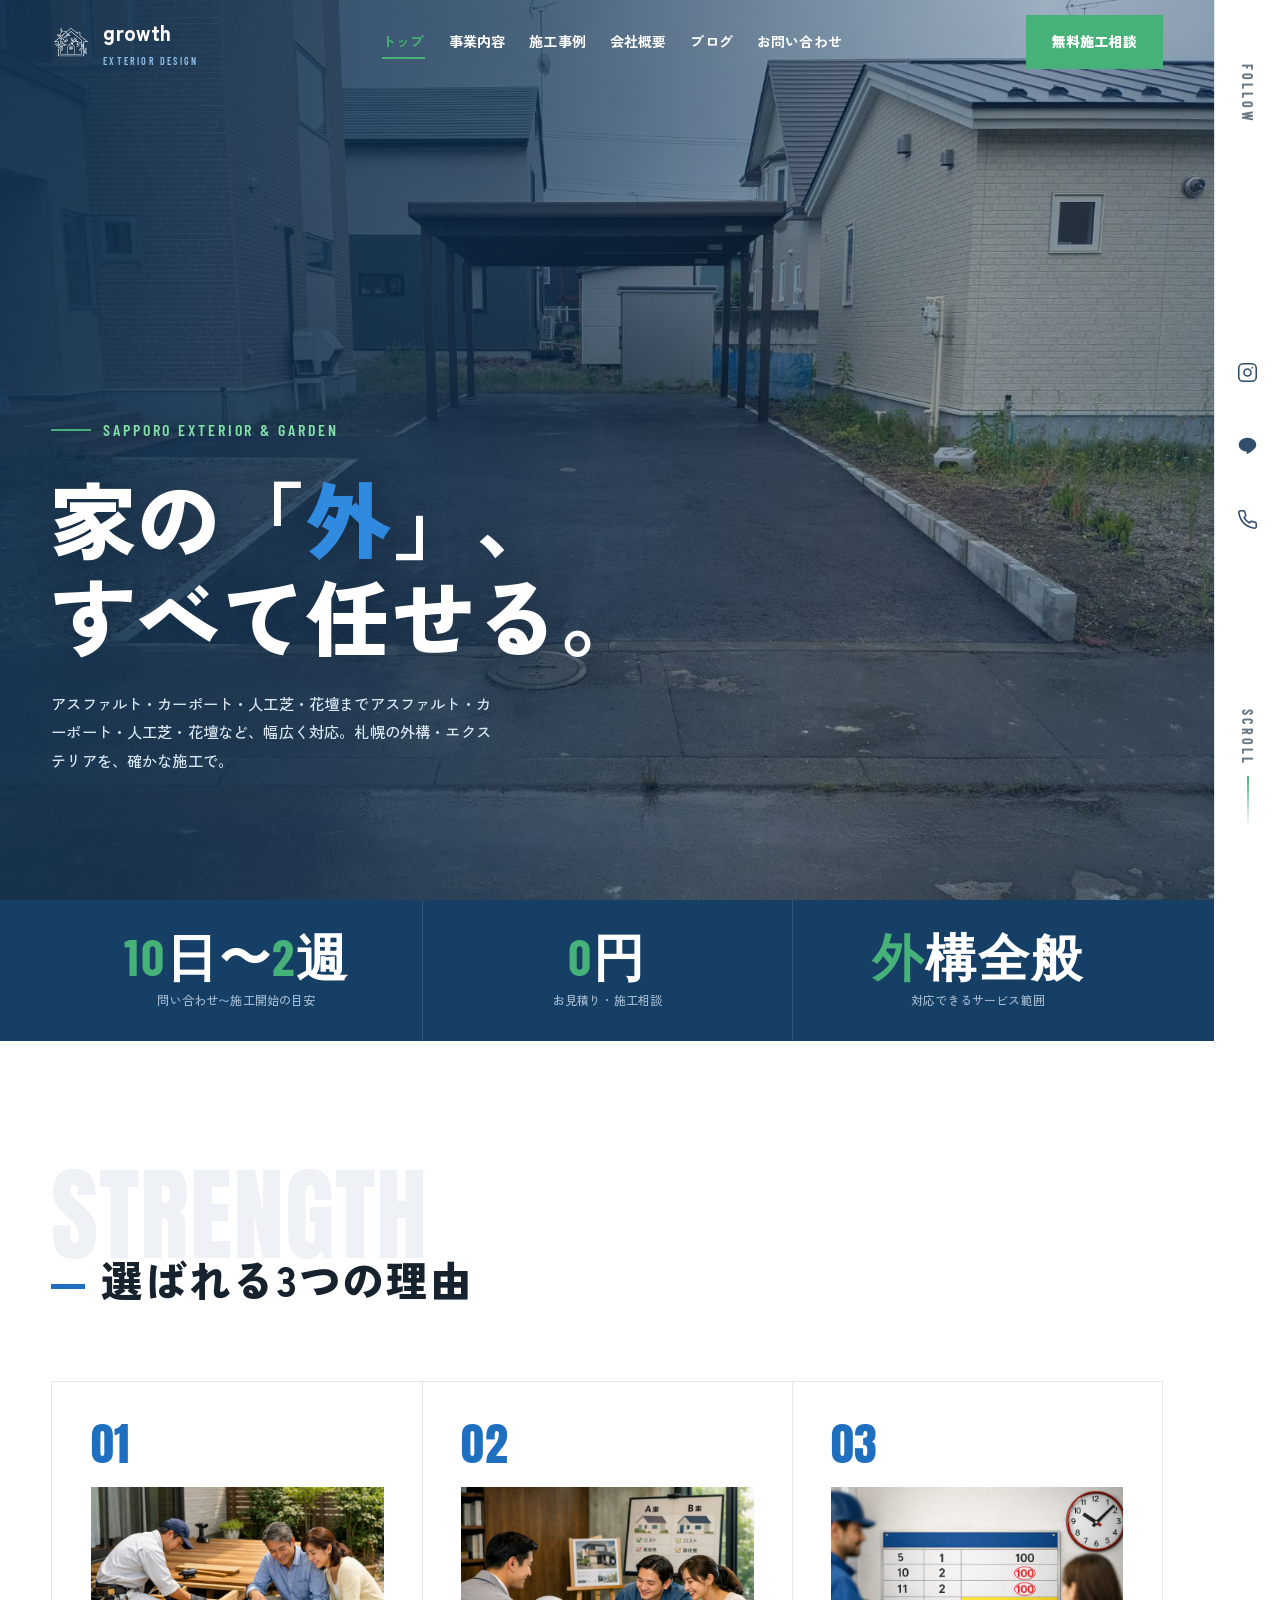
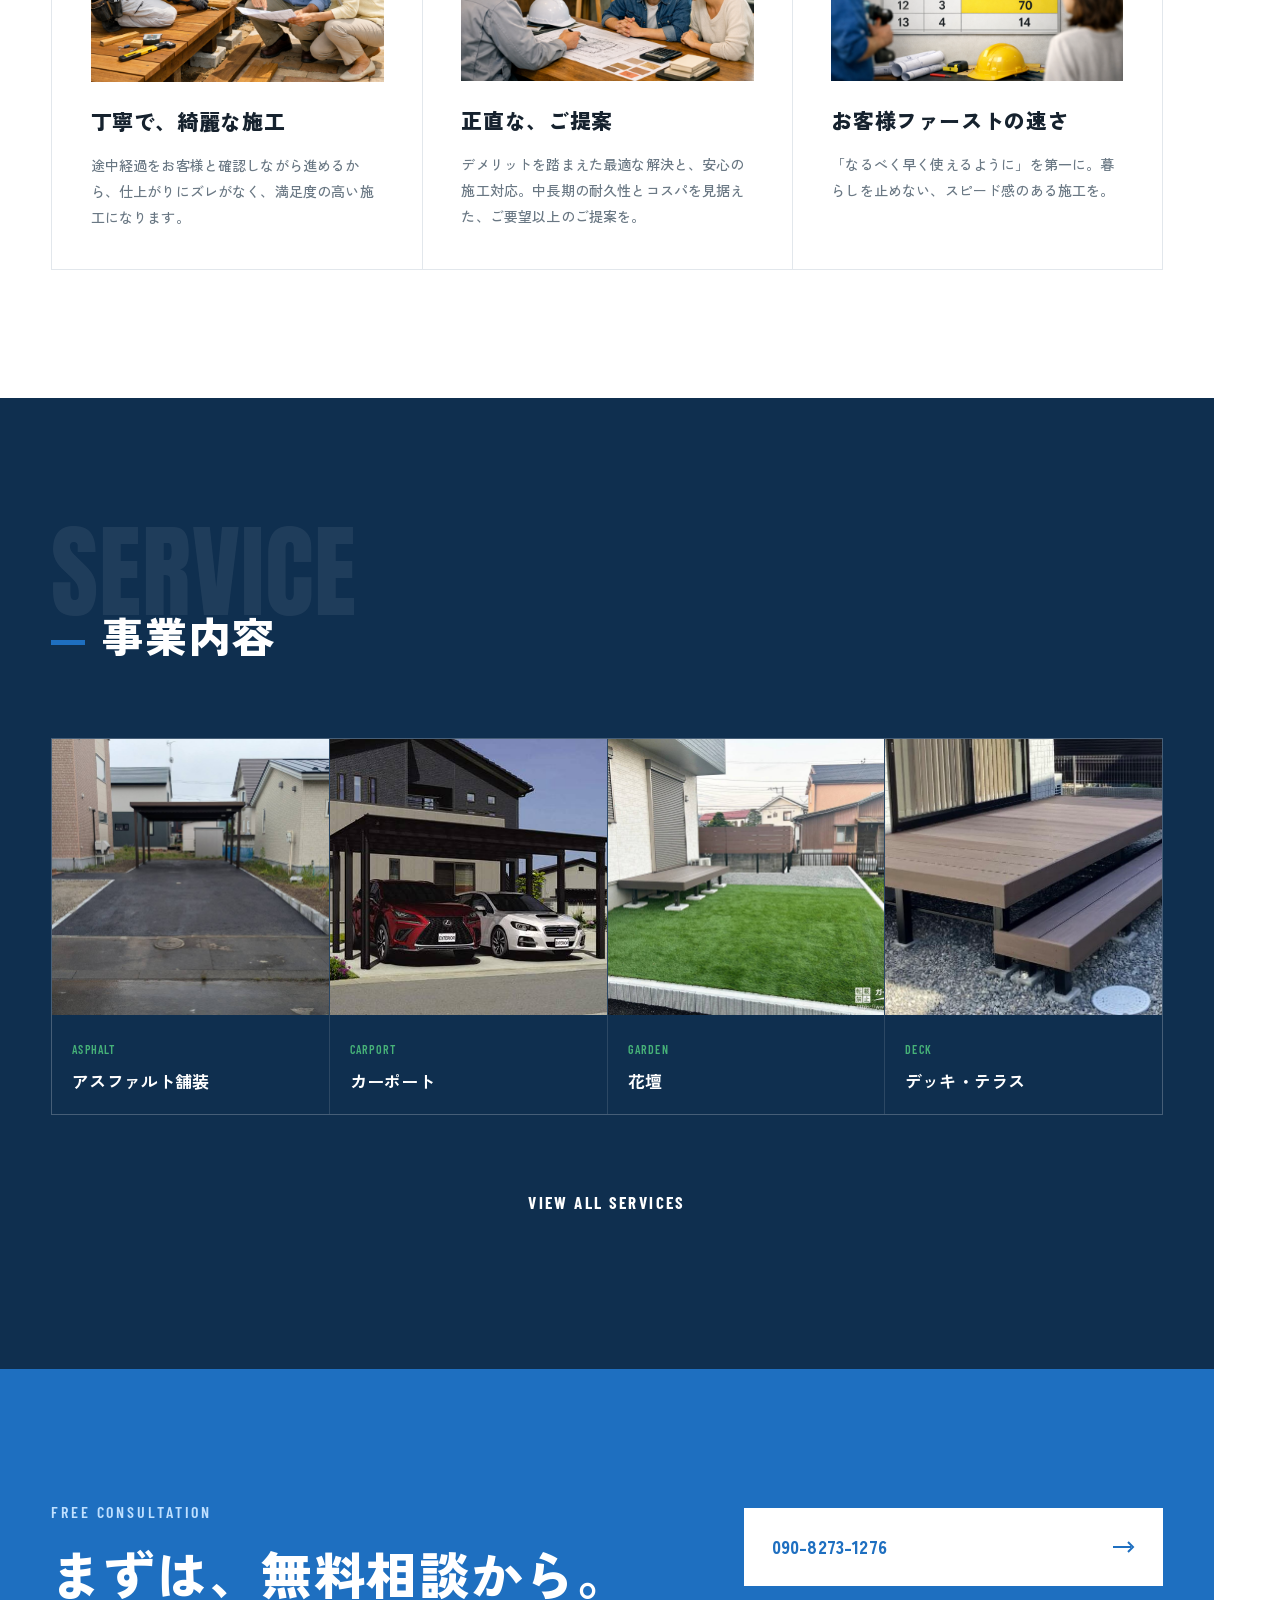
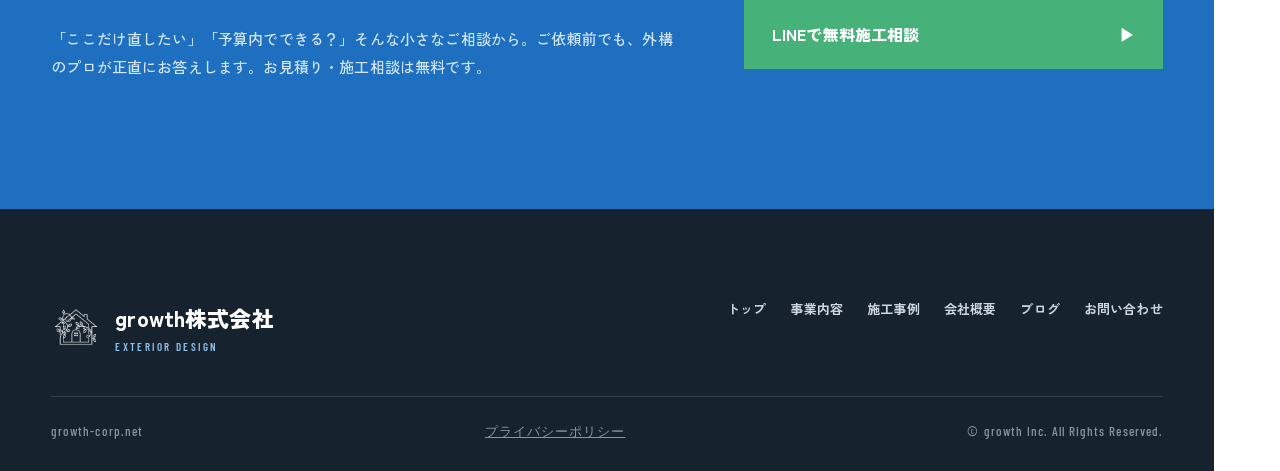
==== commit 195c1492: "経過打ち合わせ" ====
--- a/index.html
+++ b/index.html
@@ -27,7 +27,7 @@
   "name": "growth株式会社",
   "description": "札幌の外構・エクステリア工事専門会社。アスファルト舗装・カーポート・人工芝・花壇・フェンスなど外構全般に対応。",
   "url": "https://growth-corp.net",
-  "telephone": "011-000-0000",
+  "telephone": "090-8273-1276",
   "email": "growth-0715@outlook.jp",
   "address": {
     "@type": "PostalAddress",
@@ -85,17 +85,18 @@
 
   <div class="rail">
     <span class="fl">FOLLOW</span>
-    <a href="#" aria-label="Instagram"><svg viewBox="0 0 24 24" fill="none" stroke="currentColor" stroke-width="1.8">
+    <a href="https://www.instagram.com/growth7042/" aria-label="Instagram"><svg viewBox="0 0 24 24" fill="none"
+        stroke="currentColor" stroke-width="1.8">
         <rect x="2" y="2" width="20" height="20" rx="5"></rect>
         <circle cx="12" cy="12" r="4"></circle>
         <circle cx="17.5" cy="6.5" r="1" fill="currentColor" stroke="none"></circle>
       </svg></a>
-    <a href="#" aria-label="LINE"><svg viewBox="0 0 24 24" fill="currentColor">
+    <a href="https://lin.ee/oGBG7C9" aria-label="LINE"><svg viewBox="0 0 24 24" fill="currentColor">
         <path
           d="M12 3C6.5 3 2 6.6 2 11c0 3.9 3.5 7.2 8.3 7.9.3.07.75.22.86.5.1.26.06.66.03.92l-.14.83c-.04.25-.2.97.85.53s5.66-3.33 7.72-5.7C20.9 14.86 22 13.05 22 11c0-4.4-4.5-8-10-8Z">
         </path>
       </svg></a>
-    <a href="tel:0110000000" aria-label="電話する"><svg viewBox="0 0 24 24" fill="none" stroke="currentColor"
+    <a href="tel:09082731276 " aria-label="電話する"><svg viewBox="0 0 24 24" fill="none" stroke="currentColor"
         stroke-width="1.8">
         <path
           d="M22 16.92v3a2 2 0 0 1-2.18 2 19.79 19.79 0 0 1-8.63-3.07 19.5 19.5 0 0 1-6-6 19.79 19.79 0 0 1-3.07-8.67A2 2 0 0 1 4.11 2h3a2 2 0 0 1 2 1.72c.13.94.36 1.86.7 2.74a2 2 0 0 1-.45 2.11L8.09 9.91a16 16 0 0 0 6 6l1.34-1.27a2 2 0 0 1 2.11-.45c.88.34 1.8.57 2.74.7A2 2 0 0 1 22 16.92Z">
@@ -109,12 +110,14 @@
 
     <!-- HERO -->
     <section class="hero">
-      <div class="bg ph" data-label="HERO ｜ 外構施工の全景写真（フルスクリーン）"></div>
+      <div class="bg">
+        <img src="assets/images/asphalt001.jpg" alt="growth株式会社 外構施工">
+      </div>
       <div class="veil"></div>
       <div class="inner">
         <div class="tag cond">SAPPORO EXTERIOR &amp; GARDEN</div>
         <h1>家の「<span class="o">外</span>」、<br>すべて任せる。</h1>
-        <p>アスファルト・カーポート・人工芝・花壇まで。札幌の外構・エクステリアを、確かな施工で。</p>
+        <p>アスファルト・カーポート・人工芝・花壇までアスファルト・カーポート・人工芝・花壇など、幅広く対応。札幌の外構・エクステリアを、確かな施工で。</p>
       </div>
 
     </section>
@@ -145,19 +148,25 @@
         <div class="str">
           <div class="scol rv">
             <div class="num">01</div>
-            <div class="pic ph" data-label="施工：仕上がり確認"></div>
+            <div class="pic">
+              <img src="assets/images/selected_reason001.png" alt="丁寧で綺麗な施工">
+            </div>
             <h3>丁寧で、綺麗な施工</h3>
             <p>途中経過をお客様と確認しながら進めるから、仕上がりにズレがなく、満足度の高い施工になります。</p>
           </div>
           <div class="scol rv">
             <div class="num">02</div>
-            <div class="pic ph" data-label="打ち合わせ：図面"></div>
+            <div class="pic">
+              <img src="assets/images/selected_reason002.png" alt="正直な、ご提案">
+            </div>
             <h3>正直な、ご提案</h3>
-            <p>デメリットも先にお伝えします。中長期の耐久性とコスパを見据えた、ご要望以上のご提案を。</p>
+            <p>デメリットを踏まえた最適な解決と、安心の施工対応。中長期の耐久性とコスパを見据えた、ご要望以上のご提案を。</p>
           </div>
           <div class="scol rv">
             <div class="num">03</div>
-            <div class="pic ph" data-label="施工スピード"></div>
+            <div class="pic">
+              <img src="assets/images/selected_reason003.png" alt="お客様ファーストの速さ">
+            </div>
             <h3>お客様ファーストの速さ</h3>
             <p>「なるべく早く使えるように」を第一に。暮らしを止めない、スピード感のある施工を。</p>
           </div>
@@ -173,20 +182,40 @@
         </div>
         <div class="svc-grid">
           <div class="svc rv">
-            <div class="pic ph" data-label="アスファルト"></div>
-            <div class="t"><span class="svc-cat">ASPHALT</span><b>アスファルト舗装</b></div>
-          </div>
-          <div class="svc rv">
-            <div class="pic ph" data-label="カーポート"></div>
-            <div class="t"><span class="svc-cat">CARPORT</span><b>カーポート</b></div>
-          </div>
-          <div class="svc rv">
-            <div class="pic ph" data-label="人工芝・植栽"></div>
-            <div class="t"><span class="svc-cat">TURF</span><b>人工芝・植栽</b></div>
-          </div>
-          <div class="svc rv">
-            <div class="pic ph" data-label="花壇・お庭"></div>
-            <div class="t"><span class="svc-cat">GARDEN</span><b>花壇・お庭づくり</b></div>
+            <div class="pic">
+              <img src="assets/images/asphalt001.jpg" alt="アスファルト舗装">
+            </div>
+            <div class="t">
+              <span class="svc-cat">ASPHALT</span>
+              <b>アスファルト舗装</b>
+            </div>
+          </div>
+          <div class="svc rv">
+            <div class="pic">
+              <img src="assets/images/carport001.jpg" alt="カーポート">
+            </div>
+            <div class="t">
+              <span class="svc-cat">CARPORT</span>
+              <b>カーポート</b>
+            </div>
+          </div>
+          <div class="svc rv">
+            <div class="pic">
+              <img src="assets/images/flowerbed001.jpg" alt="花壇">
+            </div>
+            <div class="t">
+              <span class="svc-cat">GARDEN</span>
+              <b>花壇</b>
+            </div>
+          </div>
+          <div class="svc rv">
+            <div class="pic">
+              <img src="assets/images/wooddeck001.jpg" alt="デッキ・テラス">
+            </div>
+            <div class="t">
+              <span class="svc-cat">DECK</span>
+              <b>デッキ・テラス</b>
+            </div>
           </div>
         </div>
         <div class="morebtn rv"><a href="service.html">VIEW ALL SERVICES</a></div>
@@ -201,11 +230,11 @@
           <p>「ここだけ直したい」「予算内でできる？」そんな小さなご相談から。ご依頼前でも、外構のプロが正直にお答えします。お見積り・施工相談は無料です。</p>
         </div>
         <div class="act rv">
-          <a class="bw" href="tel:0110000000">011-000-0000<svg width="22" height="12" viewBox="0 0 22 12" fill="none"
+          <a class="bw" href="tel:09082731276">090-8273-1276<svg width="22" height="12" viewBox="0 0 22 12" fill="none"
               stroke="currentColor" stroke-width="2">
               <path d="M0 6h18M15 1l5 5-5 5"></path>
             </svg></a>
-          <a class="bg" href="contact.html">フォームで無料施工相談<span>▶</span></a>
+          <a class="bg" href="https://lin.ee/oGBG7C9">LINEで無料施工相談<span>▶</span></a>
         </div>
       </div>
     </section>
--- a/style.css
+++ b/style.css
@@ -1,303 +1,1716 @@
-:root{
-  --navy:#0f2f4f; --navy2:#163f66; --blue:#1e6fc0; --blue-br:#2f8ae0; --green:#46b178; --green-dk:#3a9866;
-  --ink:#16222e; --gray:#6a7884; --line:#e2e7ec; --bg:#ffffff; --soft:#eef2f6; --rail:66px;
-  --go:"Zen Kaku Gothic New",sans-serif; --cond:"Barlow Condensed",sans-serif; --anton:"Anton",sans-serif;
-}
-*{margin:0;padding:0;box-sizing:border-box;}
-html{scroll-behavior:smooth;}
-body{font-family:var(--go);font-weight:500;color:var(--ink);background:var(--bg);line-height:1.85;
-  -webkit-font-smoothing:antialiased;letter-spacing:.01em;overflow-x:hidden;}
-img{display:block;max-width:100%;}a{color:inherit;text-decoration:none;}
-button{cursor:pointer;}
-a:focus-visible,button:focus-visible{outline:2px solid var(--green);outline-offset:3px;}
-.cond{font-family:var(--cond);letter-spacing:.04em;}
-.ph{position:relative;overflow:hidden;background:repeating-linear-gradient(135deg,#dde4ea 0 15px,#e6ebf0 15px 30px);display:grid;place-items:center;}
-.ph::after{content:attr(data-label);font-family:var(--cond);font-size:13px;letter-spacing:.08em;color:#8b98a4;background:rgba(255,255,255,.82);padding:5px 13px;}
-.wrap{max-width:1240px;margin:0 auto;padding:0 clamp(22px,4vw,56px);}
+:root {
+  --navy: #0f2f4f;
+  --navy2: #163f66;
+  --blue: #1e6fc0;
+  --blue-br: #2f8ae0;
+  --green: #46b178;
+  --green-dk: #3a9866;
+  --ink: #16222e;
+  --gray: #6a7884;
+  --line: #e2e7ec;
+  --bg: #ffffff;
+  --soft: #eef2f6;
+  --rail: 66px;
+  --go: "Zen Kaku Gothic New", sans-serif;
+  --cond: "Barlow Condensed", sans-serif;
+  --anton: "Anton", sans-serif;
+}
+
+* {
+  margin: 0;
+  padding: 0;
+  box-sizing: border-box;
+}
+
+html {
+  scroll-behavior: smooth;
+}
+
+body {
+  font-family: var(--go);
+  font-weight: 500;
+  color: var(--ink);
+  background: var(--bg);
+  line-height: 1.85;
+  -webkit-font-smoothing: antialiased;
+  letter-spacing: .01em;
+  overflow-x: hidden;
+}
+
+img {
+  display: block;
+  max-width: 100%;
+}
+
+a {
+  color: inherit;
+  text-decoration: none;
+}
+
+button {
+  cursor: pointer;
+}
+
+a:focus-visible,
+button:focus-visible {
+  outline: 2px solid var(--green);
+  outline-offset: 3px;
+}
+
+.cond {
+  font-family: var(--cond);
+  letter-spacing: .04em;
+}
+
+.ph {
+  position: relative;
+  overflow: hidden;
+  background: repeating-linear-gradient(135deg, #dde4ea 0 15px, #e6ebf0 15px 30px);
+  display: grid;
+  place-items: center;
+}
+
+.ph::after {
+  content: attr(data-label);
+  font-family: var(--cond);
+  font-size: 13px;
+  letter-spacing: .08em;
+  color: #8b98a4;
+  background: rgba(255, 255, 255, .82);
+  padding: 5px 13px;
+}
+
+.wrap {
+  max-width: 1240px;
+  margin: 0 auto;
+  padding: 0 clamp(22px, 4vw, 56px);
+}
 
 /* header */
-header{position:fixed;top:0;left:0;right:0;z-index:60;transition:.3s;}
-header .bar{display:flex;align-items:center;justify-content:space-between;height:84px;transition:.3s;}
-header.scrolled{background:var(--navy);}
-header.scrolled .bar{height:66px;}
-.brand{display:flex;align-items:center;gap:12px;color:#fff;transition:.3s;}
-header.top-light .brand{color:#fff;}
-.brand img{width:40px;height:40px;object-fit:contain;}
-.brand b{font-weight:900;font-size:21px;letter-spacing:.02em;}
-.brand small{display:block;font-family:var(--cond);font-weight:600;font-size:10px;letter-spacing:.22em;color:#8fc0ea;}
-nav.main{display:flex;align-items:center;gap:24px;}
-nav.main a{color:#fff;font-weight:700;font-size:14px;position:relative;}
-nav.main a::after{content:"";position:absolute;left:0;bottom:-4px;width:0;height:2px;background:var(--green);transition:.3s;}
-nav.main a:hover::after,nav.main a.active::after{width:100%;}
-nav.main a.active{color:var(--green);}
-.hcta{background:var(--green);color:#fff;font-weight:900;font-size:14px;padding:14px 26px;transition:.25s;white-space:nowrap;}
-.hcta:hover{background:var(--green-dk);}
-.burger{display:none;flex-direction:column;gap:5px;width:44px;height:44px;background:none;border:none;padding:10px;justify-content:center;}
-.burger span{height:2px;width:100%;background:#fff;display:block;}
+header {
+  position: fixed;
+  top: 0;
+  left: 0;
+  right: 0;
+  z-index: 60;
+  transition: .3s;
+}
+
+header .bar {
+  display: flex;
+  align-items: center;
+  justify-content: space-between;
+  height: 84px;
+  transition: .3s;
+}
+
+header.scrolled {
+  background: var(--navy);
+}
+
+header.scrolled .bar {
+  height: 66px;
+}
+
+.brand {
+  display: flex;
+  align-items: center;
+  gap: 12px;
+  color: #fff;
+  transition: .3s;
+}
+
+header.top-light .brand {
+  color: #fff;
+}
+
+.brand img {
+  width: 40px;
+  height: 40px;
+  object-fit: contain;
+}
+
+.brand b {
+  font-weight: 900;
+  font-size: 21px;
+  letter-spacing: .02em;
+}
+
+.brand small {
+  display: block;
+  font-family: var(--cond);
+  font-weight: 600;
+  font-size: 10px;
+  letter-spacing: .22em;
+  color: #8fc0ea;
+}
+
+nav.main {
+  display: flex;
+  align-items: center;
+  gap: 24px;
+}
+
+nav.main a {
+  color: #fff;
+  font-weight: 700;
+  font-size: 14px;
+  position: relative;
+}
+
+nav.main a::after {
+  content: "";
+  position: absolute;
+  left: 0;
+  bottom: -4px;
+  width: 0;
+  height: 2px;
+  background: var(--green);
+  transition: .3s;
+}
+
+nav.main a:hover::after,
+nav.main a.active::after {
+  width: 100%;
+}
+
+nav.main a.active {
+  color: var(--green);
+}
+
+.hcta {
+  background: var(--green);
+  color: #fff;
+  font-weight: 900;
+  font-size: 14px;
+  padding: 14px 26px;
+  transition: .25s;
+  white-space: nowrap;
+}
+
+.hcta:hover {
+  background: var(--green-dk);
+}
+
+.burger {
+  display: none;
+  flex-direction: column;
+  gap: 5px;
+  width: 44px;
+  height: 44px;
+  background: none;
+  border: none;
+  padding: 10px;
+  justify-content: center;
+}
+
+.burger span {
+  height: 2px;
+  width: 100%;
+  background: #fff;
+  display: block;
+}
 
 /* right SNS rail */
-.rail{position:fixed;right:0;top:0;width:var(--rail);height:100vh;z-index:58;display:flex;flex-direction:column;align-items:center;justify-content:center;gap:24px;background:#fff;border-left:1px solid var(--line);}
-.rail .fl{position:absolute;top:64px;writing-mode:vertical-rl;font-family:var(--cond);font-weight:700;font-size:14px;letter-spacing:.22em;color:var(--gray);}
-.rail a{color:var(--navy);opacity:.85;transition:.25s;padding:10px;}
-.rail a:hover{color:var(--green);opacity:1;transform:translateY(-2px);}
-.rail svg{width:21px;height:21px;}
-.rail .scrollc{position:absolute;bottom:64px;writing-mode:vertical-rl;font-family:var(--cond);font-weight:700;font-size:14px;letter-spacing:.22em;color:var(--gray);display:flex;align-items:center;gap:10px;opacity:1;transition:color .25s,opacity .25s;}
-.rail .scrollc:hover{color:var(--green);opacity:1;}
-.rail .scrollc::after{content:"";writing-mode:horizontal-tb;width:2px;height:50px;background:linear-gradient(var(--green),transparent);animation:scrollLine 2.2s ease-in-out infinite;}
-@keyframes scrollLine{0%{clip-path:inset(0 0 100% 0);}45%{clip-path:inset(0 0 0% 0);}90%,100%{clip-path:inset(100% 0 0 0);}}
+.rail {
+  position: fixed;
+  right: 0;
+  top: 0;
+  width: var(--rail);
+  height: 100vh;
+  z-index: 58;
+  display: flex;
+  flex-direction: column;
+  align-items: center;
+  justify-content: center;
+  gap: 24px;
+  background: #fff;
+  border-left: 1px solid var(--line);
+}
+
+.rail .fl {
+  position: absolute;
+  top: 64px;
+  writing-mode: vertical-rl;
+  font-family: var(--cond);
+  font-weight: 700;
+  font-size: 14px;
+  letter-spacing: .22em;
+  color: var(--gray);
+}
+
+.rail a {
+  color: var(--navy);
+  opacity: .85;
+  transition: .25s;
+  padding: 10px;
+}
+
+.rail a:hover {
+  color: var(--green);
+  opacity: 1;
+  transform: translateY(-2px);
+}
+
+.rail svg {
+  width: 21px;
+  height: 21px;
+}
+
+.rail .scrollc {
+  position: absolute;
+  bottom: 64px;
+  writing-mode: vertical-rl;
+  font-family: var(--cond);
+  font-weight: 700;
+  font-size: 14px;
+  letter-spacing: .22em;
+  color: var(--gray);
+  display: flex;
+  align-items: center;
+  gap: 10px;
+  opacity: 1;
+  transition: color .25s, opacity .25s;
+}
+
+.rail .scrollc:hover {
+  color: var(--green);
+  opacity: 1;
+}
+
+.rail .scrollc::after {
+  content: "";
+  writing-mode: horizontal-tb;
+  width: 2px;
+  height: 50px;
+  background: linear-gradient(var(--green), transparent);
+  animation: scrollLine 2.2s ease-in-out infinite;
+}
+
+@keyframes scrollLine {
+  0% {
+    clip-path: inset(0 0 100% 0);
+  }
+
+  45% {
+    clip-path: inset(0 0 0% 0);
+  }
+
+  90%,
+  100% {
+    clip-path: inset(100% 0 0 0);
+  }
+}
 
 /* hero */
-.hero{position:relative;height:100vh;min-height:620px;color:#fff;overflow:hidden;}
-.hero .bg{position:absolute;inset:0;}
-.hero .veil{position:absolute;inset:0;background:linear-gradient(105deg,rgba(15,47,79,.94) 0%,rgba(15,47,79,.72) 38%,rgba(15,47,79,.34) 72%,rgba(15,47,79,.5) 100%);}
-.hero .inner{position:absolute;left:0;bottom:14vh;z-index:2;padding:0 clamp(22px,4vw,56px);max-width:1040px;}
-.hero .tag{font-family:var(--cond);font-weight:600;font-size:16px;letter-spacing:.18em;color:#7fe0a8;margin-bottom:22px;display:flex;align-items:center;gap:12px;}
-.hero .tag::before{content:"";width:40px;height:2px;background:var(--green);}
-.hero h1{font-weight:900;font-size:clamp(40px,6.6vw,90px);line-height:1.16;letter-spacing:.01em;text-shadow:0 4px 36px rgba(6,24,42,.45);}
-.hero h1 .o{color:var(--blue-br);}
-.hero p{margin-top:26px;font-size:clamp(14px,1.2vw,16px);color:#d8e6f2;max-width:440px;}
-
-.statbar{background:var(--navy2);color:#fff;}
-.statbar .wrap{display:grid;grid-template-columns:repeat(3,1fr);}
-.statbar .st{padding:30px 10px;text-align:center;border-left:1px solid rgba(255,255,255,.12);}
-.statbar .st:first-child{border-left:none;}
-.statbar .st .big{font-family:var(--cond);font-weight:700;font-size:clamp(34px,4vw,52px);color:#fff;line-height:1;}
-.statbar .st .big em{font-style:normal;color:var(--green);}
-.statbar .st .lb{font-size:12px;color:#9fb6cc;margin-top:8px;}
+.hero {
+  position: relative;
+  height: 100vh;
+  min-height: 620px;
+  color: #fff;
+  overflow: hidden;
+}
+
+.hero .bg {
+  position: absolute;
+  inset: 0;
+}
+
+.hero .bg img {
+  width: 100%;
+  height: 100%;
+  object-fit: cover;
+  display: block;
+}
+
+.hero .veil {
+  position: absolute;
+  inset: 0;
+  background: linear-gradient(105deg, rgba(15, 47, 79, .94) 0%, rgba(15, 47, 79, .72) 38%, rgba(15, 47, 79, .34) 72%, rgba(15, 47, 79, .5) 100%);
+}
+
+.hero .inner {
+  position: absolute;
+  left: 0;
+  bottom: 14vh;
+  z-index: 2;
+  padding: 0 clamp(22px, 4vw, 56px);
+  max-width: 1040px;
+}
+
+.hero .tag {
+  font-family: var(--cond);
+  font-weight: 600;
+  font-size: 16px;
+  letter-spacing: .18em;
+  color: #7fe0a8;
+  margin-bottom: 22px;
+  display: flex;
+  align-items: center;
+  gap: 12px;
+}
+
+.hero .tag::before {
+  content: "";
+  width: 40px;
+  height: 2px;
+  background: var(--green);
+}
+
+.hero h1 {
+  font-weight: 900;
+  font-size: clamp(40px, 6.6vw, 90px);
+  line-height: 1.16;
+  letter-spacing: .01em;
+  text-shadow: 0 4px 36px rgba(6, 24, 42, .45);
+}
+
+.hero h1 .o {
+  color: var(--blue-br);
+}
+
+.hero p {
+  margin-top: 26px;
+  font-size: clamp(14px, 1.2vw, 16px);
+  color: #d8e6f2;
+  max-width: 440px;
+}
+
+.statbar {
+  background: var(--navy2);
+  color: #fff;
+}
+
+.statbar .wrap {
+  display: grid;
+  grid-template-columns: repeat(3, 1fr);
+}
+
+.statbar .st {
+  padding: 30px 10px;
+  text-align: center;
+  border-left: 1px solid rgba(255, 255, 255, .12);
+}
+
+.statbar .st:first-child {
+  border-left: none;
+}
+
+.statbar .st .big {
+  font-family: var(--cond);
+  font-weight: 700;
+  font-size: clamp(34px, 4vw, 52px);
+  color: #fff;
+  line-height: 1;
+}
+
+.statbar .st .big em {
+  font-style: normal;
+  color: var(--green);
+}
+
+.statbar .st .lb {
+  font-size: 12px;
+  color: #9fb6cc;
+  margin-top: 8px;
+}
 
 /* section heads */
-section{padding:clamp(80px,10vw,130px) 0;}
-.shead{margin-bottom:clamp(44px,5vw,70px);}
-.shead .e{font-family:var(--anton);font-size:clamp(48px,8vw,110px);color:var(--soft);line-height:.9;letter-spacing:.01em;display:block;}
-.shead h2{font-weight:900;font-size:clamp(26px,3.4vw,42px);letter-spacing:.04em;margin-top:-22px;position:relative;}
-.shead h2::before{content:"";display:inline-block;width:34px;height:5px;background:var(--blue);vertical-align:middle;margin-right:16px;}
+section {
+  padding: clamp(80px, 10vw, 130px) 0;
+}
+
+.shead {
+  margin-bottom: clamp(44px, 5vw, 70px);
+}
+
+.shead .e {
+  font-family: var(--anton);
+  font-size: clamp(48px, 8vw, 110px);
+  color: var(--soft);
+  line-height: .9;
+  letter-spacing: .01em;
+  display: block;
+}
+
+.shead h2 {
+  font-weight: 900;
+  font-size: clamp(26px, 3.4vw, 42px);
+  letter-spacing: .04em;
+  margin-top: -22px;
+  position: relative;
+}
+
+.shead h2::before {
+  content: "";
+  display: inline-block;
+  width: 34px;
+  height: 5px;
+  background: var(--blue);
+  vertical-align: middle;
+  margin-right: 16px;
+}
 
 /* strengths */
-.str{display:grid;grid-template-columns:repeat(3,1fr);gap:0;border:1px solid var(--line);}
-.scol{padding:clamp(28px,3vw,44px);border-left:1px solid var(--line);transition:.3s;}
-.scol:first-child{border-left:none;}
-.scol:hover{background:var(--navy);color:#fff;}
-.scol .num{font-family:var(--anton);font-size:46px;color:var(--blue);line-height:1;}
-.scol:hover .num{color:var(--green);}
-.scol .pic{aspect-ratio:16/10;margin:20px 0;}
-.scol h3{font-weight:900;font-size:21px;letter-spacing:.03em;margin-bottom:12px;}
-.scol p{font-size:14px;color:var(--gray);}
-.scol:hover p{color:#b8cadb;}
+.str {
+  display: grid;
+  grid-template-columns: repeat(3, 1fr);
+  gap: 0;
+  border: 1px solid var(--line);
+}
+
+.scol {
+  padding: clamp(28px, 3vw, 44px);
+  border-left: 1px solid var(--line);
+  transition: .3s;
+}
+
+.scol:first-child {
+  border-left: none;
+}
+
+.scol:hover {
+  background: var(--navy);
+  color: #fff;
+}
+
+.scol .num {
+  font-family: var(--anton);
+  font-size: 46px;
+  color: var(--blue);
+  line-height: 1;
+}
+
+.scol:hover .num {
+  color: var(--green);
+}
+
+.scol .pic {
+  aspect-ratio: 16/10;
+  margin: 20px 0;
+}
+
+.scol h3 {
+  font-weight: 900;
+  font-size: 21px;
+  letter-spacing: .03em;
+  margin-bottom: 12px;
+}
+
+.scol p {
+  font-size: 14px;
+  color: var(--gray);
+}
+
+.scol:hover p {
+  color: #b8cadb;
+}
 
 /* services dark */
-.services{background:var(--navy);color:#fff;}
-.services .shead .e{color:rgba(255,255,255,.07);}
-.services .shead h2{color:#fff;}
-.svc-grid{display:grid;grid-template-columns:repeat(4,1fr);gap:1px;background:rgba(255,255,255,.12);border:1px solid rgba(255,255,255,.12);}
-.svc{background:var(--navy);padding:0;transition:.3s;position:relative;}
-.svc:hover{background:var(--navy2);}
-.svc .pic{aspect-ratio:1/1;}
-.svc .t{padding:18px 20px;}
-.svc-cat{font-family:var(--cond);font-weight:600;font-size:12px;color:var(--green);letter-spacing:.1em;}
-.svc .t b{display:block;font-weight:700;font-size:17px;margin-top:2px;}
+.services {
+  background: var(--navy);
+  color: #fff;
+}
+
+.services .shead .e {
+  color: rgba(255, 255, 255, .07);
+}
+
+.services .shead h2 {
+  color: #fff;
+}
+
+.svc-grid {
+  display: grid;
+  grid-template-columns: repeat(4, 1fr);
+  gap: 1px;
+  background: rgba(255, 255, 255, .12);
+  border: 1px solid rgba(255, 255, 255, .12);
+}
+
+.svc {
+  background: var(--navy);
+  padding: 0;
+  transition: .3s;
+  position: relative;
+}
+
+.svc:hover {
+  background: var(--navy2);
+}
+
+.svc .pic {
+  aspect-ratio: 1/1;
+}
+
+.svc .pic img {
+  width: 100%;
+  height: 100%;
+  object-fit: cover;
+  display: block;
+  transition: .3s;
+}
+
+.svc:hover .pic img {
+  transform: scale(1.05);
+}
+
+.svc .t {
+  padding: 18px 20px;
+}
+
+.svc-cat {
+  font-family: var(--cond);
+  font-weight: 600;
+  font-size: 12px;
+  color: var(--green);
+  letter-spacing: .1em;
+}
+
+.svc .t b {
+  display: block;
+  font-weight: 700;
+  font-size: 17px;
+  margin-top: 2px;
+}
 
 /* cta */
-.cta{background:var(--blue);color:#fff;}
-.cta .wrap{display:grid;grid-template-columns:1.2fr .8fr;gap:clamp(30px,5vw,70px);align-items:center;}
-.cta .e{font-family:var(--cond);font-weight:600;letter-spacing:.18em;font-size:16px;color:#bfe0ff;}
-.cta h2{font-weight:900;font-size:clamp(28px,4vw,52px);line-height:1.3;letter-spacing:.03em;margin:14px 0 18px;}
-.cta p{color:#d4e7fa;font-size:15px;margin-bottom:0;}
-.cta .act{display:flex;flex-direction:column;gap:14px;}
-.cta .bw{background:#fff;color:var(--blue);font-weight:900;font-size:18px;padding:22px 28px;display:flex;align-items:center;justify-content:space-between;transition:.25s;}
-.cta .bw:hover{background:var(--navy);color:#fff;}
-.cta .bg{background:var(--green);color:#fff;font-weight:900;font-size:16px;padding:20px 28px;display:flex;align-items:center;justify-content:space-between;transition:.25s;}
-.cta .bg:hover{background:var(--green-dk);}
+.cta {
+  background: var(--blue);
+  color: #fff;
+}
+
+.cta .wrap {
+  display: grid;
+  grid-template-columns: 1.2fr .8fr;
+  gap: clamp(30px, 5vw, 70px);
+  align-items: center;
+}
+
+.cta .e {
+  font-family: var(--cond);
+  font-weight: 600;
+  letter-spacing: .18em;
+  font-size: 16px;
+  color: #bfe0ff;
+}
+
+.cta h2 {
+  font-weight: 900;
+  font-size: clamp(28px, 4vw, 52px);
+  line-height: 1.3;
+  letter-spacing: .03em;
+  margin: 14px 0 18px;
+}
+
+.cta p {
+  color: #d4e7fa;
+  font-size: 15px;
+  margin-bottom: 0;
+}
+
+.cta .act {
+  display: flex;
+  flex-direction: column;
+  gap: 14px;
+}
+
+.cta .bw {
+  background: #fff;
+  color: var(--blue);
+  font-weight: 900;
+  font-size: 18px;
+  padding: 22px 28px;
+  display: flex;
+  align-items: center;
+  justify-content: space-between;
+  transition: .25s;
+}
+
+.cta .bw:hover {
+  background: var(--navy);
+  color: #fff;
+}
+
+.cta .bg {
+  background: var(--green);
+  color: #fff;
+  font-weight: 900;
+  font-size: 16px;
+  padding: 20px 28px;
+  display: flex;
+  align-items: center;
+  justify-content: space-between;
+  transition: .25s;
+}
+
+.cta .bg:hover {
+  background: var(--green-dk);
+}
 
 /* flow */
-.flow .steps{display:grid;grid-template-columns:repeat(5,1fr);gap:18px;}
-.fstep{border-top:5px solid var(--navy);padding-top:22px;}
-.fstep .n{font-family:var(--anton);font-size:42px;color:var(--blue);line-height:1;}
-.fstep h4{font-weight:900;font-size:17px;margin:8px 0 8px;letter-spacing:.03em;}
-.fstep p{font-size:13px;color:var(--gray);}
-.flow-note{margin-top:48px;background:var(--soft);padding:26px 34px;display:flex;align-items:center;gap:18px;font-weight:700;font-size:clamp(15px,1.7vw,19px);}
-.flow-note b{font-family:var(--cond);font-weight:700;font-size:1.7em;color:var(--blue);}
+.flow .steps {
+  display: grid;
+  grid-template-columns: repeat(5, 1fr);
+  gap: 18px;
+}
+
+.fstep {
+  border-top: 5px solid var(--navy);
+  padding-top: 22px;
+}
+
+.fstep .n {
+  font-family: var(--anton);
+  font-size: 42px;
+  color: var(--blue);
+  line-height: 1;
+}
+
+.fstep h4 {
+  font-weight: 900;
+  font-size: 17px;
+  margin: 8px 0 8px;
+  letter-spacing: .03em;
+}
+
+.fstep p {
+  font-size: 13px;
+  color: var(--gray);
+}
+
+.flow-note {
+  margin-top: 48px;
+  background: var(--soft);
+  padding: 26px 34px;
+  display: flex;
+  align-items: center;
+  gap: 18px;
+  font-weight: 700;
+  font-size: clamp(15px, 1.7vw, 19px);
+}
+
+.flow-note b {
+  font-family: var(--cond);
+  font-weight: 700;
+  font-size: 1.7em;
+  color: var(--blue);
+}
 
 /* qa */
-.qa{background:var(--soft);}
-.qa .shead .e{color:rgba(0,0,0,.05);}
-.qitem{background:#fff;border-left:5px solid var(--blue);margin-bottom:12px;}
-.qq{display:flex;gap:18px;align-items:center;padding:24px 28px;font-weight:900;font-size:16px;width:100%;background:none;border:none;text-align:left;color:var(--ink);}
-.qq .q{font-family:var(--anton);color:var(--blue);font-size:26px;flex-shrink:0;line-height:1;}
-.qq .ic{margin-left:auto;font-family:var(--cond);font-weight:700;color:var(--blue);font-size:30px;transition:.3s;}
-.qitem.open{border-left-color:var(--green);}
-.qitem.open .ic{transform:rotate(45deg);color:var(--green);}
-.qbody{max-height:0;overflow:hidden;transition:.4s;}
-.qbody .in{display:flex;gap:18px;padding:0 28px 26px 28px;color:var(--gray);font-size:14.5px;align-items:flex-start;}
-.qbody .a{font-family:var(--anton);font-weight:900;color:var(--green);font-size:26px;flex-shrink:0;line-height:1;}
-
-.morebtn{margin-top:50px;}
-.morebtn a{display:flex;align-items:center;justify-content:center;gap:16px;background:var(--navy);color:#fff;font-family:var(--cond);font-weight:700;letter-spacing:.14em;font-size:17px;padding:22px;transition:.25s;}
-.morebtn a:hover{background:var(--blue);}
+.qa {
+  background: var(--soft);
+}
+
+.qa .shead .e {
+  color: rgba(0, 0, 0, .05);
+}
+
+.qitem {
+  background: #fff;
+  border-left: 5px solid var(--blue);
+  margin-bottom: 12px;
+}
+
+.qq {
+  display: flex;
+  gap: 18px;
+  align-items: center;
+  padding: 24px 28px;
+  font-weight: 900;
+  font-size: 16px;
+  width: 100%;
+  background: none;
+  border: none;
+  text-align: left;
+  color: var(--ink);
+}
+
+.qq .q {
+  font-family: var(--anton);
+  color: var(--blue);
+  font-size: 26px;
+  flex-shrink: 0;
+  line-height: 1;
+}
+
+.qq .ic {
+  margin-left: auto;
+  font-family: var(--cond);
+  font-weight: 700;
+  color: var(--blue);
+  font-size: 30px;
+  transition: .3s;
+}
+
+.qitem.open {
+  border-left-color: var(--green);
+}
+
+.qitem.open .ic {
+  transform: rotate(45deg);
+  color: var(--green);
+}
+
+.qbody {
+  max-height: 0;
+  overflow: hidden;
+  transition: .4s;
+}
+
+.qbody .in {
+  display: flex;
+  gap: 18px;
+  padding: 0 28px 26px 28px;
+  color: var(--gray);
+  font-size: 14.5px;
+  align-items: flex-start;
+}
+
+.qbody .a {
+  font-family: var(--anton);
+  font-weight: 900;
+  color: var(--green);
+  font-size: 26px;
+  flex-shrink: 0;
+  line-height: 1;
+}
+
+.morebtn {
+  margin-top: 50px;
+}
+
+.morebtn a {
+  display: flex;
+  align-items: center;
+  justify-content: center;
+  gap: 16px;
+  background: var(--navy);
+  color: #fff;
+  font-family: var(--cond);
+  font-weight: 700;
+  letter-spacing: .14em;
+  font-size: 17px;
+  padding: 22px;
+  transition: .25s;
+}
+
+.morebtn a:hover {
+  background: var(--blue);
+}
 
 /* company */
-.company{background:var(--navy);color:#fff;}
-.company .shead .e{color:rgba(255,255,255,.07);}
-.company .shead h2{color:#fff;}
-.company a{color:#cfe0f0;}
-.cgrid{display:grid;grid-template-columns:1fr 1fr;gap:0;border:1px solid rgba(255,255,255,.14);}
-.crow{display:grid;grid-template-columns:140px 1fr;border-top:1px solid rgba(255,255,255,.14);}
-.crow:nth-child(-n+2){border-top:none;}
-.crow:nth-child(even){border-left:1px solid rgba(255,255,255,.14);}
-.crow-full{grid-column:1/-1;}
-.crow-full:first-child,.crow-full+.crow{border-top:none;}
-.crow dt{padding:20px 22px;background:rgba(255,255,255,.05);font-weight:900;font-size:14px;letter-spacing:.04em;}
-.crow dd{padding:20px 22px;font-size:14px;color:#cfe0f0;}
-.map-wrap{margin-top:clamp(48px,6vw,80px);}
-.map-wrap iframe{width:100%;height:400px;border:none;display:block;}
+.company {
+  background: var(--navy);
+  color: #fff;
+}
+
+.company .shead .e {
+  color: rgba(255, 255, 255, .07);
+}
+
+.company .shead h2 {
+  color: #fff;
+}
+
+.company a {
+  color: #cfe0f0;
+}
+
+.cgrid {
+  display: grid;
+  grid-template-columns: 1fr 1fr;
+  gap: 0;
+  border: 1px solid rgba(255, 255, 255, .14);
+}
+
+.crow {
+  display: grid;
+  grid-template-columns: 140px 1fr;
+  border-top: 1px solid rgba(255, 255, 255, .14);
+}
+
+.crow:nth-child(-n+2) {
+  border-top: none;
+}
+
+.crow:nth-child(even) {
+  border-left: 1px solid rgba(255, 255, 255, .14);
+}
+
+.crow-full {
+  grid-column: 1/-1;
+}
+
+.crow-full:first-child,
+.crow-full+.crow {
+  border-top: none;
+}
+
+.crow dt {
+  padding: 20px 22px;
+  background: rgba(255, 255, 255, .05);
+  font-weight: 900;
+  font-size: 14px;
+  letter-spacing: .04em;
+}
+
+.crow dd {
+  padding: 20px 22px;
+  font-size: 14px;
+  color: #cfe0f0;
+}
+
+.map-wrap {
+  margin-top: clamp(48px, 6vw, 80px);
+}
+
+.map-wrap iframe {
+  width: 100%;
+  height: 400px;
+  border: none;
+  display: block;
+}
 
 /* contact */
-.contact{text-align:center;background:#fff;}
-.contact .shead{text-align:center;}
-.contact .shead .e{text-align:center;}
-.contact p.lead{color:var(--gray);max-width:560px;margin:0 auto 44px;font-size:15px;}
-.cbtns{display:grid;grid-template-columns:1.3fr 1fr 1fr;gap:16px;max-width:920px;margin:0 auto 60px;}
-.cbig{border:2px solid var(--navy);padding:32px 22px;transition:.25s;}
-.cbig:hover{background:var(--navy);color:#fff;}
-.cbig .t{font-weight:700;font-size:13px;color:var(--gray);}
-.cbig:hover .t{color:#9fb6cc;}
-.cbig .big{font-family:var(--cond);font-weight:700;font-size:34px;color:var(--navy);margin-top:6px;}
-.cbig:hover .big{color:#fff;}
-.cbig .hours{font-size:12px;color:var(--gray);}
-.cbig.g{background:var(--green);border-color:var(--green);color:#fff;display:flex;flex-direction:column;justify-content:center;}
-.cbig.g .t{color:#dff0e6;}
-.cbig.g .big{color:#fff;font-family:var(--go);font-weight:900;font-size:18px;}
-.cbig.g:hover{background:var(--green-dk);}
-.cbig.l{background:#06c755;border-color:#06c755;color:#fff;display:flex;flex-direction:column;justify-content:center;}
-.cbig.l .t{color:#d7f5e3;}
-.cbig.l .big{color:#fff;font-family:var(--go);font-weight:900;font-size:18px;}
-.cbig.l:hover{background:#05a847;}
+.contact {
+  text-align: center;
+  background: #fff;
+}
+
+.contact .shead {
+  text-align: center;
+}
+
+.contact .shead .e {
+  text-align: center;
+}
+
+.contact p.lead {
+  color: var(--gray);
+  max-width: 560px;
+  margin: 0 auto 44px;
+  font-size: 15px;
+}
+
+.cbtns {
+  display: grid;
+  grid-template-columns: 1.3fr 1fr 1fr;
+  gap: 16px;
+  max-width: 920px;
+  margin: 0 auto 60px;
+}
+
+.cbig {
+  border: 2px solid var(--navy);
+  padding: 32px 22px;
+  transition: .25s;
+}
+
+.cbig:hover {
+  background: var(--navy);
+  color: #fff;
+}
+
+.cbig .t {
+  font-weight: 700;
+  font-size: 13px;
+  color: var(--gray);
+}
+
+.cbig:hover .t {
+  color: #9fb6cc;
+}
+
+.cbig .big {
+  font-family: var(--cond);
+  font-weight: 700;
+  font-size: 34px;
+  color: var(--navy);
+  margin-top: 6px;
+}
+
+.cbig:hover .big {
+  color: #fff;
+}
+
+.cbig .hours {
+  font-size: 12px;
+  color: var(--gray);
+}
+
+.cbig.g {
+  background: var(--green);
+  border-color: var(--green);
+  color: #fff;
+  display: flex;
+  flex-direction: column;
+  justify-content: center;
+}
+
+.cbig.g .t {
+  color: #dff0e6;
+}
+
+.cbig.g .big {
+  color: #fff;
+  font-family: var(--go);
+  font-weight: 900;
+  font-size: 18px;
+}
+
+.cbig.g:hover {
+  background: var(--green-dk);
+}
+
+.cbig.l {
+  background: #06c755;
+  border-color: #06c755;
+  color: #fff;
+  display: flex;
+  flex-direction: column;
+  justify-content: center;
+}
+
+.cbig.l .t {
+  color: #d7f5e3;
+}
+
+.cbig.l .big {
+  color: #fff;
+  font-family: var(--go);
+  font-weight: 900;
+  font-size: 18px;
+}
+
+.cbig.l:hover {
+  background: #05a847;
+}
 
 /* contact form */
-.cform{max-width:760px;margin:0 auto;text-align:left;}
-.cform .frow{margin-bottom:22px;}
-.cform label{display:block;font-weight:700;font-size:14px;margin-bottom:6px;}
-.cform .req{display:inline-block;background:var(--blue);color:#fff;font-size:10px;font-weight:700;padding:1px 7px;margin-left:6px;vertical-align:middle;letter-spacing:.04em;}
-.cform input:not([type="checkbox"]),.cform textarea,.cform select{width:100%;border:2px solid var(--line);padding:14px 16px;font-family:var(--go);font-size:15px;color:var(--ink);background:#fff;transition:.25s;outline:none;-webkit-appearance:none;}
-.cform input:not([type="checkbox"]):focus,.cform textarea:focus,.cform select:focus{border-color:var(--blue);}
-.cform textarea{min-height:160px;resize:vertical;}
-.cform .check-row{display:flex;align-items:flex-start;gap:10px;font-size:14px;color:var(--gray);}
-.cform .check-row input[type="checkbox"]{width:18px;height:18px;min-width:18px;margin-top:2px;cursor:pointer;accent-color:var(--blue);}
-.cform .check-row a{color:var(--blue);text-decoration:underline;}
-.cform .privacy-note{font-size:13px;color:var(--gray);text-align:center;margin:28px 0 0;}
-.form-error{color:#d32f2f;font-size:13px;margin-top:6px;font-weight:600;}
-.cform input.input-error,.cform textarea.input-error{border-color:#d32f2f;}
-.cform .fsub{display:block;width:100%;background:var(--blue);color:#fff;font-family:var(--go);font-weight:900;font-size:17px;padding:22px;border:none;transition:.25s;letter-spacing:.06em;margin-top:28px;}
-.cform .fsub:hover{background:var(--navy);}
-.cform .fsub:disabled{opacity:.6;cursor:not-allowed;}
-.form-success{background:#f0fdf4;border:2px solid var(--green);padding:32px;text-align:center;margin-top:28px;max-width:760px;margin-left:auto;margin-right:auto;}
-.form-success .fs-icon{font-size:40px;margin-bottom:12px;}
-.form-success h3{font-weight:900;font-size:20px;color:var(--navy);margin-bottom:8px;}
-.form-success p{color:var(--gray);font-size:14px;}
+.cform {
+  max-width: 760px;
+  margin: 0 auto;
+  text-align: left;
+}
+
+.cform .frow {
+  margin-bottom: 22px;
+}
+
+.cform label {
+  display: block;
+  font-weight: 700;
+  font-size: 14px;
+  margin-bottom: 6px;
+}
+
+.cform .req {
+  display: inline-block;
+  background: var(--blue);
+  color: #fff;
+  font-size: 10px;
+  font-weight: 700;
+  padding: 1px 7px;
+  margin-left: 6px;
+  vertical-align: middle;
+  letter-spacing: .04em;
+}
+
+.cform input:not([type="checkbox"]),
+.cform textarea,
+.cform select {
+  width: 100%;
+  border: 2px solid var(--line);
+  padding: 14px 16px;
+  font-family: var(--go);
+  font-size: 15px;
+  color: var(--ink);
+  background: #fff;
+  transition: .25s;
+  outline: none;
+  -webkit-appearance: none;
+}
+
+.cform input:not([type="checkbox"]):focus,
+.cform textarea:focus,
+.cform select:focus {
+  border-color: var(--blue);
+}
+
+.cform textarea {
+  min-height: 160px;
+  resize: vertical;
+}
+
+.cform .check-row {
+  display: flex;
+  align-items: flex-start;
+  gap: 10px;
+  font-size: 14px;
+  color: var(--gray);
+}
+
+.cform .check-row input[type="checkbox"] {
+  width: 18px;
+  height: 18px;
+  min-width: 18px;
+  margin-top: 2px;
+  cursor: pointer;
+  accent-color: var(--blue);
+}
+
+.cform .check-row a {
+  color: var(--blue);
+  text-decoration: underline;
+}
+
+.cform .privacy-note {
+  font-size: 13px;
+  color: var(--gray);
+  text-align: center;
+  margin: 28px 0 0;
+}
+
+.form-error {
+  color: #d32f2f;
+  font-size: 13px;
+  margin-top: 6px;
+  font-weight: 600;
+}
+
+.cform input.input-error,
+.cform textarea.input-error {
+  border-color: #d32f2f;
+}
+
+.cform .fsub {
+  display: block;
+  width: 100%;
+  background: var(--blue);
+  color: #fff;
+  font-family: var(--go);
+  font-weight: 900;
+  font-size: 17px;
+  padding: 22px;
+  border: none;
+  transition: .25s;
+  letter-spacing: .06em;
+  margin-top: 28px;
+}
+
+.cform .fsub:hover {
+  background: var(--navy);
+}
+
+.cform .fsub:disabled {
+  opacity: .6;
+  cursor: not-allowed;
+}
+
+.form-success {
+  background: #f0fdf4;
+  border: 2px solid var(--green);
+  padding: 32px;
+  text-align: center;
+  margin-top: 28px;
+  max-width: 760px;
+  margin-left: auto;
+  margin-right: auto;
+}
+
+.form-success .fs-icon {
+  font-size: 40px;
+  margin-bottom: 12px;
+}
+
+.form-success h3 {
+  font-weight: 900;
+  font-size: 20px;
+  color: var(--navy);
+  margin-bottom: 8px;
+}
+
+.form-success p {
+  color: var(--gray);
+  font-size: 14px;
+}
 
 /* gallery */
-.gallery-grid{display:grid;grid-template-columns:repeat(3,1fr);gap:2px;background:var(--line);}
-.gitem{background:#fff;overflow:hidden;}
-.gitem .pic{aspect-ratio:4/3;transition:.4s;}
-.gitem:hover .pic{transform:scale(1.04);}
-.gitem .gt{padding:16px 18px;}
-.gitem .gt .cat{font-family:var(--cond);font-weight:600;font-size:12px;color:var(--green);letter-spacing:.1em;}
-.gitem .gt b{display:block;font-weight:700;font-size:15px;margin-top:2px;color:var(--ink);}
+.gallery-grid {
+  display: grid;
+  grid-template-columns: repeat(3, 1fr);
+  gap: 2px;
+  background: var(--line);
+}
+
+.gitem {
+  background: #fff;
+  overflow: hidden;
+}
+
+.gitem .pic {
+  aspect-ratio: 4/3;
+  transition: .4s;
+}
+
+.gitem .pic img {
+  width: 100%;
+  height: 100%;
+  object-fit: cover;
+  display: block;
+  transition: .4s;
+}
+
+.gitem:hover .pic img {
+  transform: scale(1.05);
+}
+
+.gitem:hover .pic {
+  transform: scale(1.04);
+}
+
+.gitem .gt {
+  padding: 16px 18px;
+}
+
+.gitem .gt .cat {
+  font-family: var(--cond);
+  font-weight: 600;
+  font-size: 12px;
+  color: var(--green);
+  letter-spacing: .1em;
+}
+
+.gitem .gt b {
+  display: block;
+  font-weight: 700;
+  font-size: 15px;
+  margin-top: 2px;
+  color: var(--ink);
+}
 
 /* privacy policy */
-.privacy-section{background:#fff;}
-.privacy-body{max-width:800px;margin:0 auto;}
-.privacy-body h3{font-weight:900;font-size:18px;margin:44px 0 12px;letter-spacing:.03em;color:var(--navy);}
-.privacy-body p,.privacy-body li{font-size:15px;color:var(--gray);line-height:2;margin-bottom:10px;}
-.privacy-body ul{padding-left:1.4em;margin-bottom:10px;}
-.privacy-body .contact-box{background:var(--soft);padding:28px 32px;margin-top:44px;border-left:5px solid var(--blue);}
-.privacy-body .contact-box p{margin:0;color:var(--ink);}
-.privacy-body .contact-box a{color:var(--blue);text-decoration:underline;}
+.privacy-section {
+  background: #fff;
+}
+
+.privacy-body {
+  max-width: 800px;
+  margin: 0 auto;
+}
+
+.privacy-body h3 {
+  font-weight: 900;
+  font-size: 18px;
+  margin: 44px 0 12px;
+  letter-spacing: .03em;
+  color: var(--navy);
+}
+
+.privacy-body p,
+.privacy-body li {
+  font-size: 15px;
+  color: var(--gray);
+  line-height: 2;
+  margin-bottom: 10px;
+}
+
+.privacy-body ul {
+  padding-left: 1.4em;
+  margin-bottom: 10px;
+}
+
+.privacy-body .contact-box {
+  background: var(--soft);
+  padding: 28px 32px;
+  margin-top: 44px;
+  border-left: 5px solid var(--blue);
+}
+
+.privacy-body .contact-box p {
+  margin: 0;
+  color: var(--ink);
+}
+
+.privacy-body .contact-box a {
+  color: var(--blue);
+  text-decoration: underline;
+}
 
 /* footer */
-footer{background:var(--ink);color:#fff;padding:clamp(58px,7vw,88px) 0 28px;}
-footer .top{display:flex;justify-content:space-between;flex-wrap:wrap;gap:28px;align-items:flex-start;padding-bottom:38px;border-bottom:1px solid rgba(255,255,255,.13);}
-footer .fb{display:flex;align-items:center;gap:14px;}
-footer .fb img{width:50px;height:50px;object-fit:contain;}
-footer .fb b{font-weight:900;font-size:22px;}
-footer .fb small{display:block;font-family:var(--cond);font-weight:600;font-size:11px;letter-spacing:.22em;color:#8fc0ea;}
-footer nav{display:flex;gap:24px;flex-wrap:wrap;font-weight:700;font-size:13px;}
-footer nav a{color:#cdd6df;}
-footer nav a:hover{color:#fff;}
-footer .bot{display:flex;justify-content:space-between;flex-wrap:wrap;gap:10px;padding-top:22px;font-family:var(--cond);font-size:13px;letter-spacing:.08em;color:#8896a3;}
-footer .bot a{color:#8896a3;text-decoration:underline;}
-footer .bot a:hover{color:#cdd6df;}
+footer {
+  background: var(--ink);
+  color: #fff;
+  padding: clamp(58px, 7vw, 88px) 0 28px;
+}
+
+footer .top {
+  display: flex;
+  justify-content: space-between;
+  flex-wrap: wrap;
+  gap: 28px;
+  align-items: flex-start;
+  padding-bottom: 38px;
+  border-bottom: 1px solid rgba(255, 255, 255, .13);
+}
+
+footer .fb {
+  display: flex;
+  align-items: center;
+  gap: 14px;
+}
+
+footer .fb img {
+  width: 50px;
+  height: 50px;
+  object-fit: contain;
+}
+
+footer .fb b {
+  font-weight: 900;
+  font-size: 22px;
+}
+
+footer .fb small {
+  display: block;
+  font-family: var(--cond);
+  font-weight: 600;
+  font-size: 11px;
+  letter-spacing: .22em;
+  color: #8fc0ea;
+}
+
+footer nav {
+  display: flex;
+  gap: 24px;
+  flex-wrap: wrap;
+  font-weight: 700;
+  font-size: 13px;
+}
+
+footer nav a {
+  color: #cdd6df;
+}
+
+footer nav a:hover {
+  color: #fff;
+}
+
+footer .bot {
+  display: flex;
+  justify-content: space-between;
+  flex-wrap: wrap;
+  gap: 10px;
+  padding-top: 22px;
+  font-family: var(--cond);
+  font-size: 13px;
+  letter-spacing: .08em;
+  color: #8896a3;
+}
+
+footer .bot a {
+  color: #8896a3;
+  text-decoration: underline;
+}
+
+footer .bot a:hover {
+  color: #cdd6df;
+}
 
 /* mobile menu */
-.mmenu-bd{position:fixed;inset:0;z-index:79;background:rgba(10,24,40,.55);backdrop-filter:blur(4px);opacity:0;visibility:hidden;pointer-events:none;transition:opacity .4s,visibility 0s .4s;}
-.mmenu-bd.open{opacity:1;visibility:visible;pointer-events:auto;transition:opacity .4s,visibility 0s;}
-.mmenu{position:fixed;top:0;right:0;bottom:0;z-index:80;width:min(360px,90vw);background:linear-gradient(160deg,#0a1e35 0%,#0f2f4f 45%,#163f66 72%,#1e6fc0 100%);color:#fff;display:flex;flex-direction:column;justify-content:center;padding:70px 36px 50px;gap:0;transform:translateX(100%);transition:.45s cubic-bezier(.7,0,.2,1);box-shadow:none;overflow:hidden;}
-.mmenu::after{content:"GROWTH";position:absolute;right:-32px;bottom:-16px;font-family:var(--anton);font-size:clamp(80px,22vw,140px);color:rgba(255,255,255,.03);line-height:1;pointer-events:none;letter-spacing:-.02em;}
-.mmenu.open{transform:none;box-shadow:-16px 0 56px rgba(0,0,0,.35);}
-.mmenu .m-tag{font-family:var(--cond);font-weight:700;font-size:12px;letter-spacing:.22em;color:var(--green);margin-bottom:28px;display:flex;align-items:center;gap:12px;flex-shrink:0;}
-.mmenu .m-tag::before{content:"";width:24px;height:2px;background:var(--green);}
-.mmenu a{font-weight:900;font-size:clamp(18px,5vw,24px);display:flex;align-items:baseline;gap:14px;padding:13px 0;border-bottom:1px solid rgba(255,255,255,.1);letter-spacing:.02em;transition:.25s;position:relative;}
-.mmenu a:hover{color:var(--green);padding-left:10px;}
-.mmenu a .n{font-family:var(--cond);font-weight:600;font-size:13px;color:var(--green);min-width:26px;letter-spacing:.06em;flex-shrink:0;}
-.mmenu .m-cta{border-bottom:none;margin-top:22px;background:var(--green);color:#fff;padding:16px 20px;justify-content:center;font-size:14px;letter-spacing:.06em;transition:.2s;}
-.mmenu .m-cta:hover{background:var(--green-dk);padding-left:20px;color:#fff;}
-.mmenu .m-cta .n{display:none;}
-.mclose{position:absolute;top:22px;right:22px;font-family:var(--cond);font-weight:700;font-size:13px;letter-spacing:.1em;background:none;border:none;color:rgba(255,255,255,.7);display:flex;align-items:center;gap:8px;transition:.2s;}
-.mclose:hover{color:#fff;}
+.mmenu-bd {
+  position: fixed;
+  inset: 0;
+  z-index: 79;
+  background: rgba(10, 24, 40, .55);
+  backdrop-filter: blur(4px);
+  opacity: 0;
+  visibility: hidden;
+  pointer-events: none;
+  transition: opacity .4s, visibility 0s .4s;
+}
+
+.mmenu-bd.open {
+  opacity: 1;
+  visibility: visible;
+  pointer-events: auto;
+  transition: opacity .4s, visibility 0s;
+}
+
+.mmenu {
+  position: fixed;
+  top: 0;
+  right: 0;
+  bottom: 0;
+  z-index: 80;
+  width: min(360px, 90vw);
+  background: linear-gradient(160deg, #0a1e35 0%, #0f2f4f 45%, #163f66 72%, #1e6fc0 100%);
+  color: #fff;
+  display: flex;
+  flex-direction: column;
+  justify-content: center;
+  padding: 70px 36px 50px;
+  gap: 0;
+  transform: translateX(100%);
+  transition: .45s cubic-bezier(.7, 0, .2, 1);
+  box-shadow: none;
+  overflow: hidden;
+}
+
+.mmenu::after {
+  content: "GROWTH";
+  position: absolute;
+  right: -32px;
+  bottom: -16px;
+  font-family: var(--anton);
+  font-size: clamp(80px, 22vw, 140px);
+  color: rgba(255, 255, 255, .03);
+  line-height: 1;
+  pointer-events: none;
+  letter-spacing: -.02em;
+}
+
+.mmenu.open {
+  transform: none;
+  box-shadow: -16px 0 56px rgba(0, 0, 0, .35);
+}
+
+.mmenu .m-tag {
+  font-family: var(--cond);
+  font-weight: 700;
+  font-size: 12px;
+  letter-spacing: .22em;
+  color: var(--green);
+  margin-bottom: 28px;
+  display: flex;
+  align-items: center;
+  gap: 12px;
+  flex-shrink: 0;
+}
+
+.mmenu .m-tag::before {
+  content: "";
+  width: 24px;
+  height: 2px;
+  background: var(--green);
+}
+
+.mmenu a {
+  font-weight: 900;
+  font-size: clamp(18px, 5vw, 24px);
+  display: flex;
+  align-items: baseline;
+  gap: 14px;
+  padding: 13px 0;
+  border-bottom: 1px solid rgba(255, 255, 255, .1);
+  letter-spacing: .02em;
+  transition: .25s;
+  position: relative;
+}
+
+.mmenu a:hover {
+  color: var(--green);
+  padding-left: 10px;
+}
+
+.mmenu a .n {
+  font-family: var(--cond);
+  font-weight: 600;
+  font-size: 13px;
+  color: var(--green);
+  min-width: 26px;
+  letter-spacing: .06em;
+  flex-shrink: 0;
+}
+
+.mmenu .m-cta {
+  border-bottom: none;
+  margin-top: 22px;
+  background: var(--green);
+  color: #fff;
+  padding: 16px 20px;
+  justify-content: center;
+  font-size: 14px;
+  letter-spacing: .06em;
+  transition: .2s;
+}
+
+.mmenu .m-cta:hover {
+  background: var(--green-dk);
+  padding-left: 20px;
+  color: #fff;
+}
+
+.mmenu .m-cta .n {
+  display: none;
+}
+
+.mclose {
+  position: absolute;
+  top: 22px;
+  right: 22px;
+  font-family: var(--cond);
+  font-weight: 700;
+  font-size: 13px;
+  letter-spacing: .1em;
+  background: none;
+  border: none;
+  color: rgba(255, 255, 255, .7);
+  display: flex;
+  align-items: center;
+  gap: 8px;
+  transition: .2s;
+}
+
+.mclose:hover {
+  color: #fff;
+}
 
 /* scroll reveal */
-.rv{opacity:0;transform:translateY(26px);transition:.8s cubic-bezier(.2,.7,.2,1);}
-.rv.in{opacity:1;transform:none;}
-@media(prefers-reduced-motion:reduce){.rv{opacity:1;transform:none;transition:none;}}
+.rv {
+  opacity: 0;
+  transform: translateY(26px);
+  transition: .8s cubic-bezier(.2, .7, .2, 1);
+}
+
+.rv.in {
+  opacity: 1;
+  transform: none;
+}
+
+@media(prefers-reduced-motion:reduce) {
+  .rv {
+    opacity: 1;
+    transform: none;
+    transition: none;
+  }
+}
 
 /* page hero */
-.pagehero{position:relative;height:42vh;min-height:280px;color:#fff;overflow:hidden;display:flex;align-items:flex-end;}
-.pagehero .bg{position:absolute;inset:0;}
-.pagehero .veil{position:absolute;inset:0;background:linear-gradient(to top,rgba(15,47,79,.8) 0%,rgba(15,47,79,.4) 100%);}
-.pagehero .inner{position:relative;z-index:2;padding:0 clamp(22px,4vw,56px);padding-bottom:clamp(36px,5vw,58px);width:100%;}
-.pagehero .tag{font-family:var(--cond);font-weight:600;font-size:14px;letter-spacing:.2em;color:#fff;margin-bottom:14px;display:flex;align-items:center;gap:12px;}
-.pagehero .tag::before{content:"";width:34px;height:2px;background:var(--green);}
-.pagehero h1{font-weight:900;font-size:clamp(30px,4.4vw,58px);letter-spacing:.03em;line-height:1.18;color:#fff;}
+.pagehero {
+  position: relative;
+  height: 42vh;
+  min-height: 280px;
+  color: #fff;
+  overflow: hidden;
+  display: flex;
+  align-items: flex-end;
+}
+
+.pagehero .bg {
+  position: absolute;
+  inset: 0;
+}
+
+.pagehero .bg img {
+  width: 100%;
+  height: 100%;
+  object-fit: cover;
+  display: block;
+}
+
+.pagehero .veil {
+  position: absolute;
+  inset: 0;
+  background: linear-gradient(to top, rgba(15, 47, 79, .8) 0%, rgba(15, 47, 79, .4) 100%);
+}
+
+.pagehero .inner {
+  position: relative;
+  z-index: 2;
+  padding: 0 clamp(22px, 4vw, 56px);
+  padding-bottom: clamp(36px, 5vw, 58px);
+  width: 100%;
+}
+
+.pagehero .tag {
+  font-family: var(--cond);
+  font-weight: 600;
+  font-size: 14px;
+  letter-spacing: .2em;
+  color: #fff;
+  margin-bottom: 14px;
+  display: flex;
+  align-items: center;
+  gap: 12px;
+}
+
+.pagehero .tag::before {
+  content: "";
+  width: 34px;
+  height: 2px;
+  background: var(--green);
+}
+
+.pagehero h1 {
+  font-weight: 900;
+  font-size: clamp(30px, 4.4vw, 58px);
+  letter-spacing: .03em;
+  line-height: 1.18;
+  color: #fff;
+}
 
 /* inner-page */
-.inner-page #hd{background:var(--navy);}
-.inner-page #hd .brand{color:#fff;}
+.inner-page #hd {
+  background: var(--navy);
+}
+
+.inner-page #hd .brand {
+  color: #fff;
+}
 
 /* blog */
-.blog-section{padding:clamp(80px,10vw,130px) 0;}
-.blog-lead{color:var(--gray);font-size:15px;margin-bottom:clamp(36px,5vw,56px);}
-.instagram-feed{width:100%;}
-.snapwidget-widget{border:none;overflow:hidden;width:100%;height:510px;display:block;}
-.blog-ig-link{margin-top:clamp(36px,4vw,52px);text-align:center;}
-.blog-ig-link a{display:inline-flex;align-items:center;gap:10px;font-family:var(--cond);font-weight:700;font-size:17px;letter-spacing:.1em;color:var(--navy);border-bottom:2px solid var(--green);padding-bottom:4px;transition:.25s;}
-.blog-ig-link a:hover{color:var(--blue);}
+.blog-section {
+  padding: clamp(80px, 10vw, 130px) 0;
+}
+
+.blog-lead {
+  color: var(--gray);
+  font-size: 15px;
+  margin-bottom: clamp(36px, 5vw, 56px);
+}
+
+.instagram-feed {
+  width: 100%;
+}
+
+.snapwidget-widget {
+  border: none;
+  overflow: hidden;
+  width: 100%;
+  height: 510px;
+  display: block;
+}
+
+.blog-ig-link {
+  margin-top: clamp(36px, 4vw, 52px);
+  text-align: center;
+}
+
+.blog-ig-link a {
+  display: inline-flex;
+  align-items: center;
+  gap: 10px;
+  font-family: var(--cond);
+  font-weight: 700;
+  font-size: 17px;
+  letter-spacing: .1em;
+  color: var(--navy);
+  border-bottom: 2px solid var(--green);
+  padding-bottom: 4px;
+  transition: .25s;
+}
+
+.blog-ig-link a:hover {
+  color: var(--blue);
+}
 
 /* responsive */
-@media(min-width:981px){
-  body{padding-right:var(--rail);}
-  header{right:var(--rail);}
-  .mmenu,.mmenu-bd{display:none;}
-}
-@media(max-width:980px){
-  nav.main,.hcta{display:none;}
-  .burger{display:flex;}
-  .rail{display:none;}
-  .hero .inner{bottom:12vh;}
-  .hero p{max-width:none;}
-  .str,.cta .wrap,.cgrid{grid-template-columns:1fr;}
-  .svc-grid{grid-template-columns:repeat(2,1fr);}
-  .scol{border-left:none;border-top:1px solid var(--line);}
-  .scol:first-child{border-top:none;}
-  .flow .steps{grid-template-columns:1fr 1fr;}
-  .crow:nth-child(even){border-left:none;}
-  .cbtns{grid-template-columns:1fr;}
-  .gallery-grid{grid-template-columns:1fr 1fr;}
-  .pagehero{height:36vh;min-height:240px;}
-}
-@media(max-width:600px){
-  .svc-grid,.flow .steps{grid-template-columns:1fr 1fr;}
-  .statbar .wrap{grid-template-columns:1fr;}
-  .statbar .st{border-left:none;border-top:1px solid rgba(255,255,255,.12);}
-  .statbar .st:first-child{border-top:none;}
-  .gallery-grid{grid-template-columns:1fr;}
-  .cta .wrap{grid-template-columns:1fr;}
-}
+@media(min-width:981px) {
+  body {
+    padding-right: var(--rail);
+  }
+
+  header {
+    right: var(--rail);
+  }
+
+  .mmenu,
+  .mmenu-bd {
+    display: none;
+  }
+}
+
+@media(max-width:980px) {
+
+  nav.main,
+  .hcta {
+    display: none;
+  }
+
+  .burger {
+    display: flex;
+  }
+
+  .rail {
+    display: none;
+  }
+
+  .hero .inner {
+    bottom: 12vh;
+  }
+
+  .hero p {
+    max-width: none;
+  }
+
+  .str,
+  .cta .wrap,
+  .cgrid {
+    grid-template-columns: 1fr;
+  }
+
+  .svc-grid {
+    grid-template-columns: repeat(2, 1fr);
+  }
+
+  .scol {
+    border-left: none;
+    border-top: 1px solid var(--line);
+  }
+
+  .scol:first-child {
+    border-top: none;
+  }
+
+  .flow .steps {
+    grid-template-columns: 1fr 1fr;
+  }
+
+  .crow:nth-child(even) {
+    border-left: none;
+  }
+
+  .cbtns {
+    grid-template-columns: 1fr;
+  }
+
+  .gallery-grid {
+    grid-template-columns: 1fr 1fr;
+  }
+
+  .pagehero {
+    height: 36vh;
+    min-height: 240px;
+  }
+}
+
+@media(max-width:600px) {
+
+  .svc-grid,
+  .flow .steps {
+    grid-template-columns: 1fr 1fr;
+  }
+
+  .statbar .wrap {
+    grid-template-columns: 1fr;
+  }
+
+  .statbar .st {
+    border-left: none;
+    border-top: 1px solid rgba(255, 255, 255, .12);
+  }
+
+  .statbar .st:first-child {
+    border-top: none;
+  }
+
+  .gallery-grid {
+    grid-template-columns: 1fr;
+  }
+
+  .cta .wrap {
+    grid-template-columns: 1fr;
+  }
+}
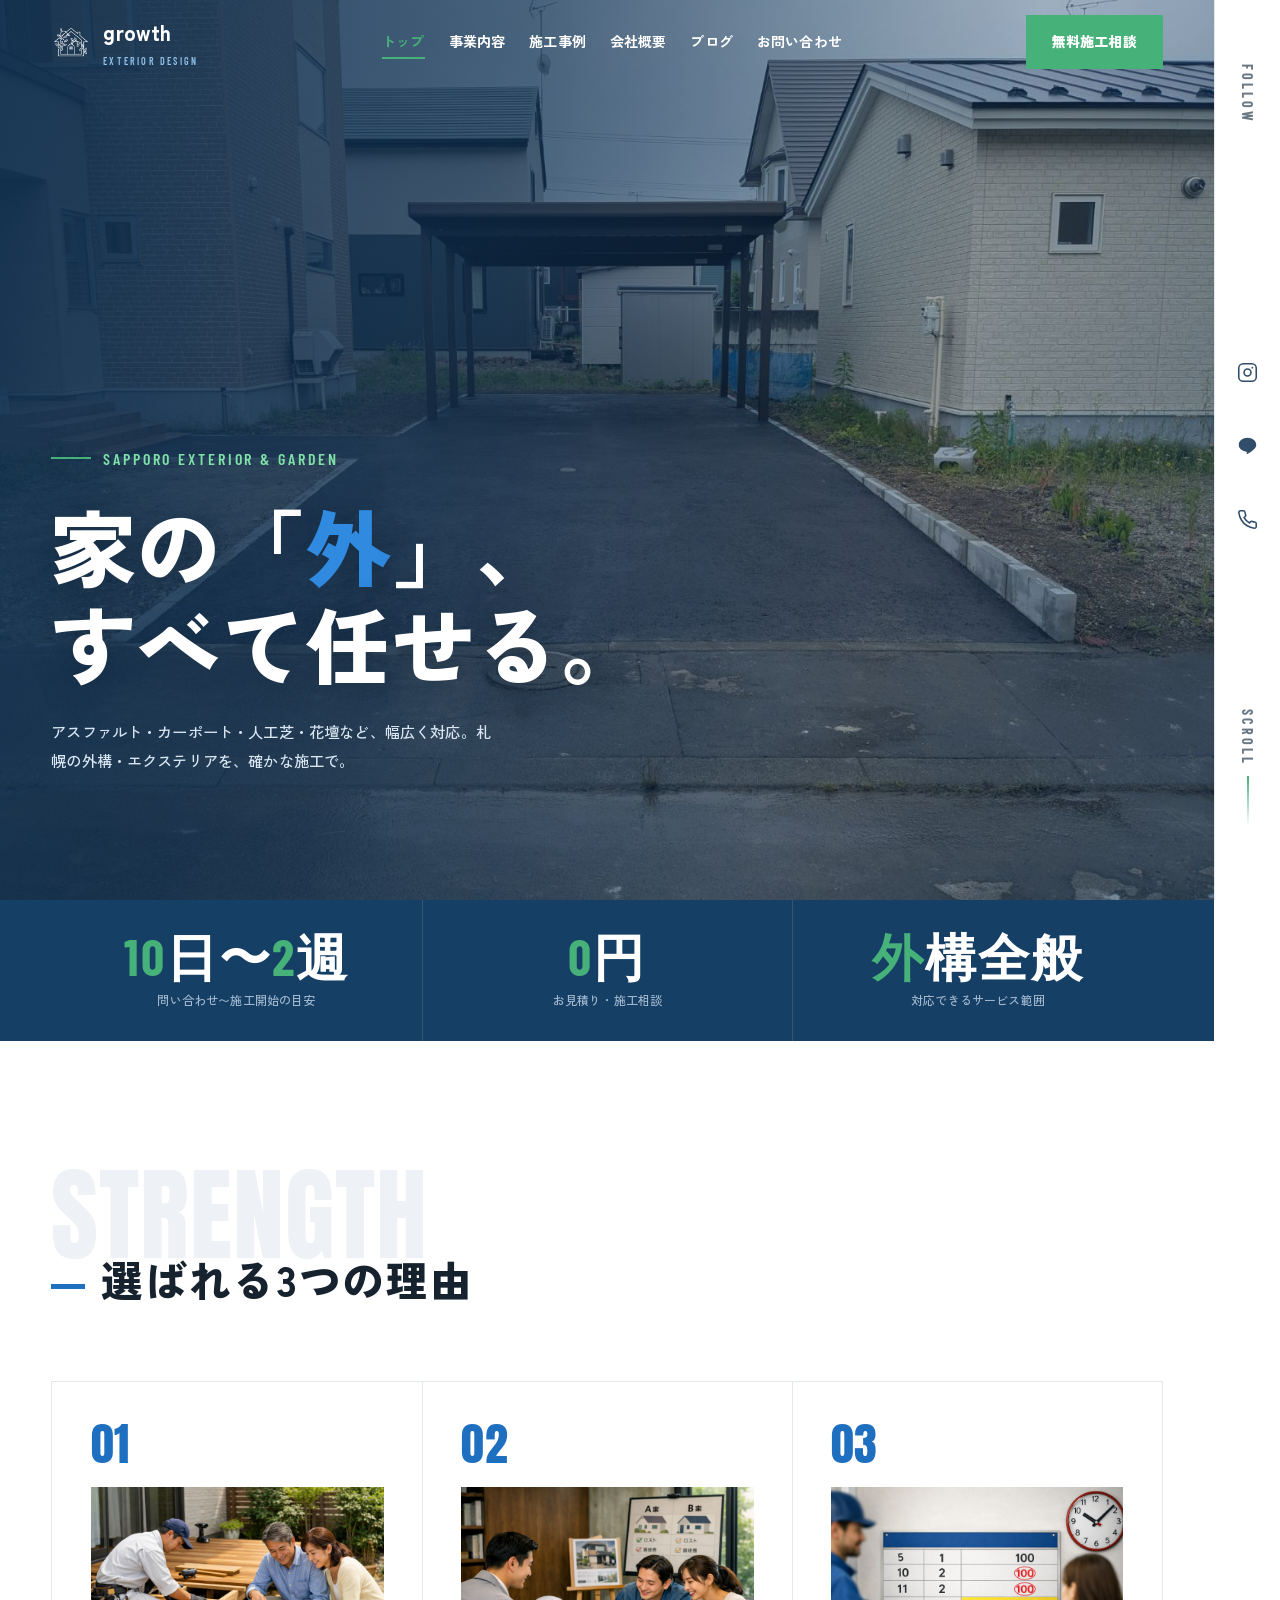
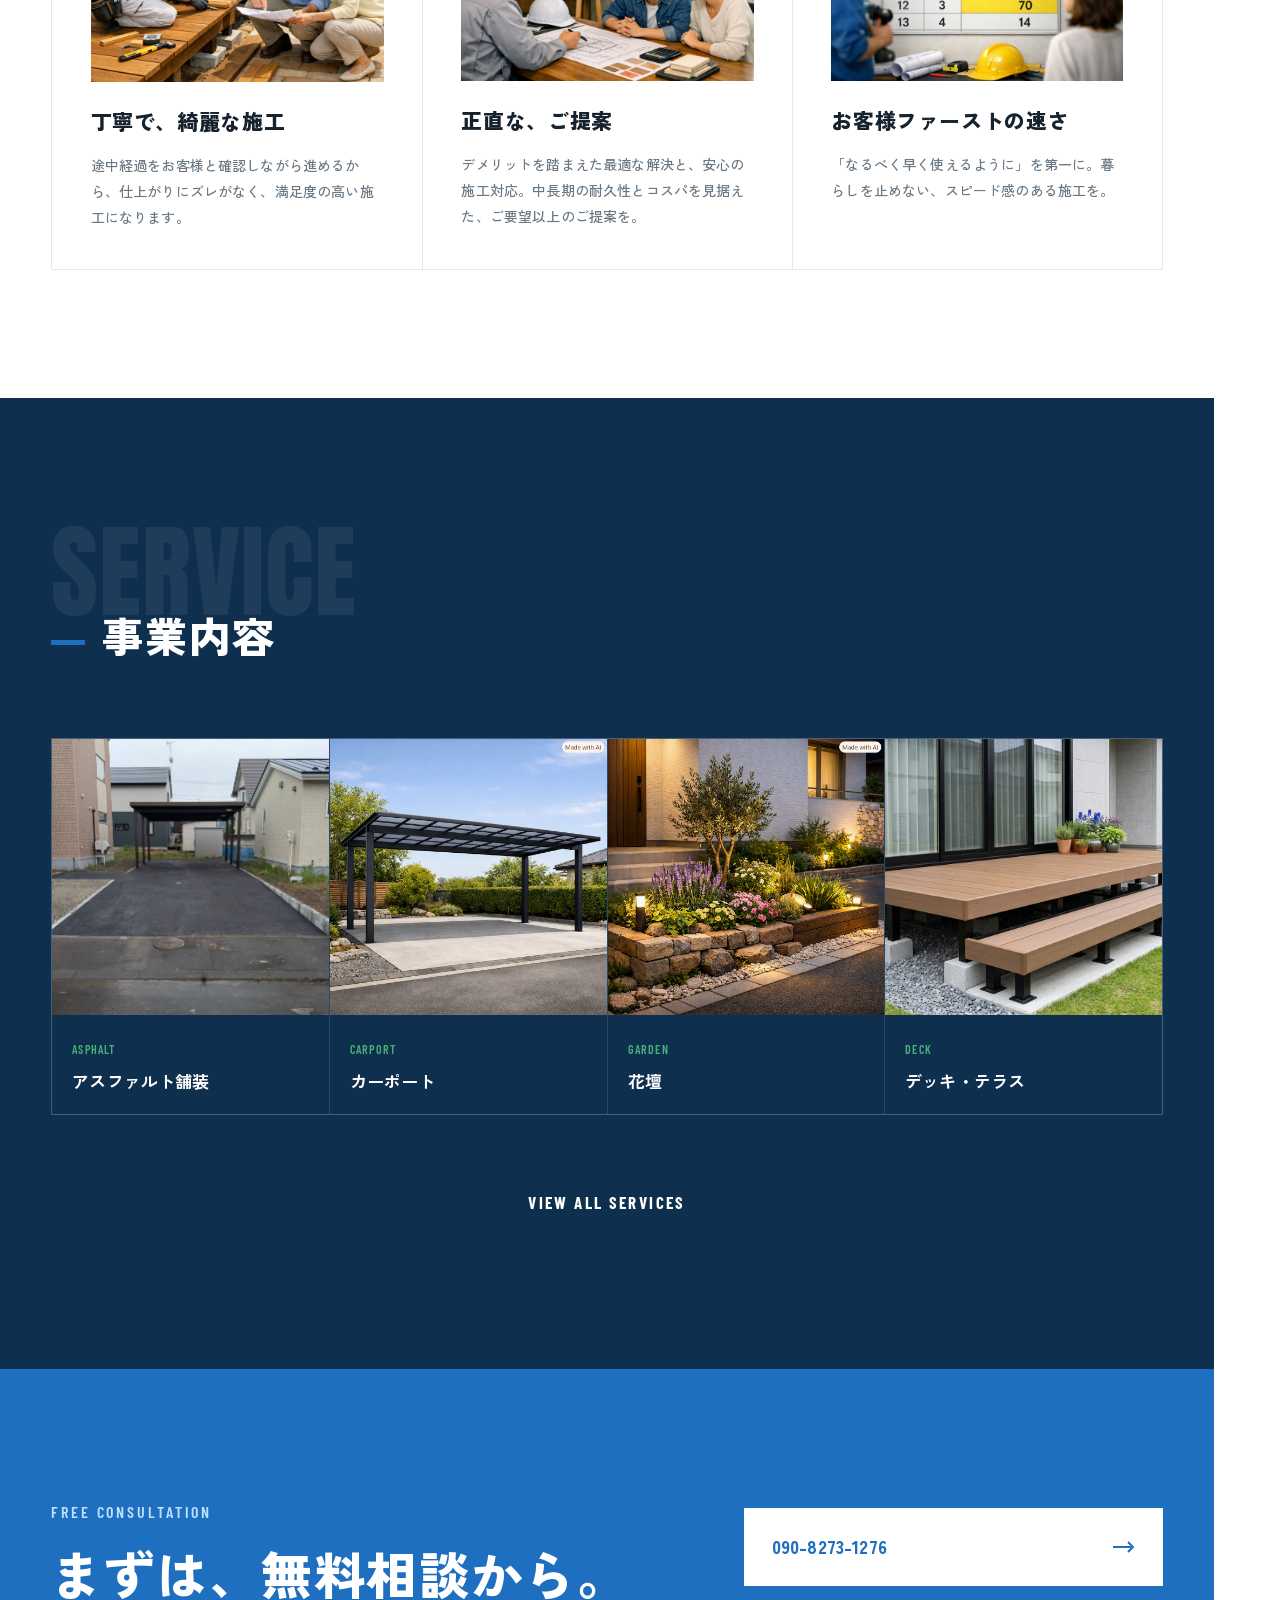
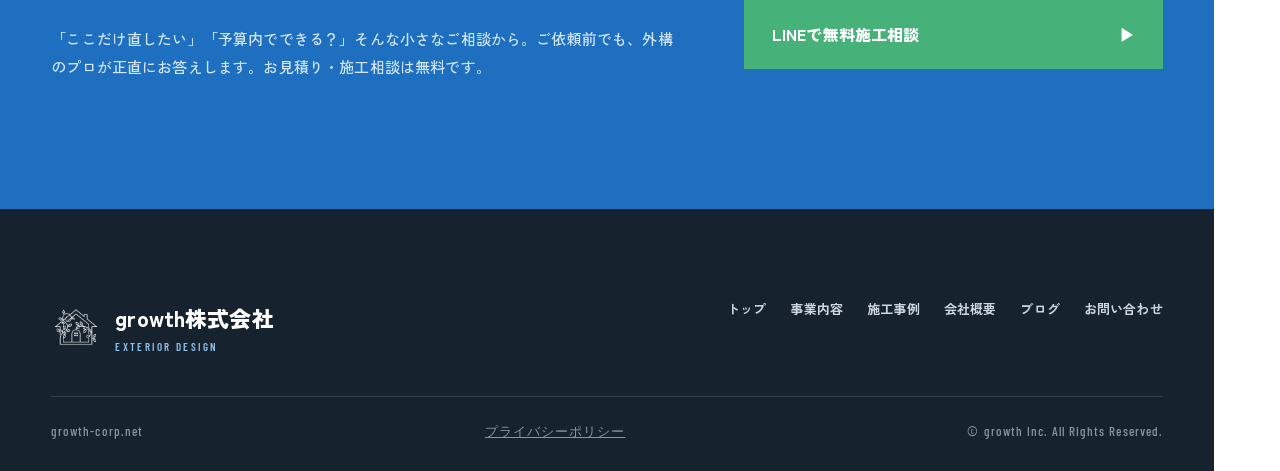
==== commit bba94c22: "change image" ====
--- a/index.html
+++ b/index.html
@@ -117,7 +117,7 @@
       <div class="inner">
         <div class="tag cond">SAPPORO EXTERIOR &amp; GARDEN</div>
         <h1>家の「<span class="o">外</span>」、<br>すべて任せる。</h1>
-        <p>アスファルト・カーポート・人工芝・花壇までアスファルト・カーポート・人工芝・花壇など、幅広く対応。札幌の外構・エクステリアを、確かな施工で。</p>
+        <p>アスファルト・カーポート・人工芝・花壇など、幅広く対応。札幌の外構・エクステリアを、確かな施工で。</p>
       </div>
 
     </section>
@@ -192,7 +192,7 @@
           </div>
           <div class="svc rv">
             <div class="pic">
-              <img src="assets/images/carport001.jpg" alt="カーポート">
+              <img src="assets/images/carport001.jpg" alt="カーポート（要相談）">
             </div>
             <div class="t">
               <span class="svc-cat">CARPORT</span>
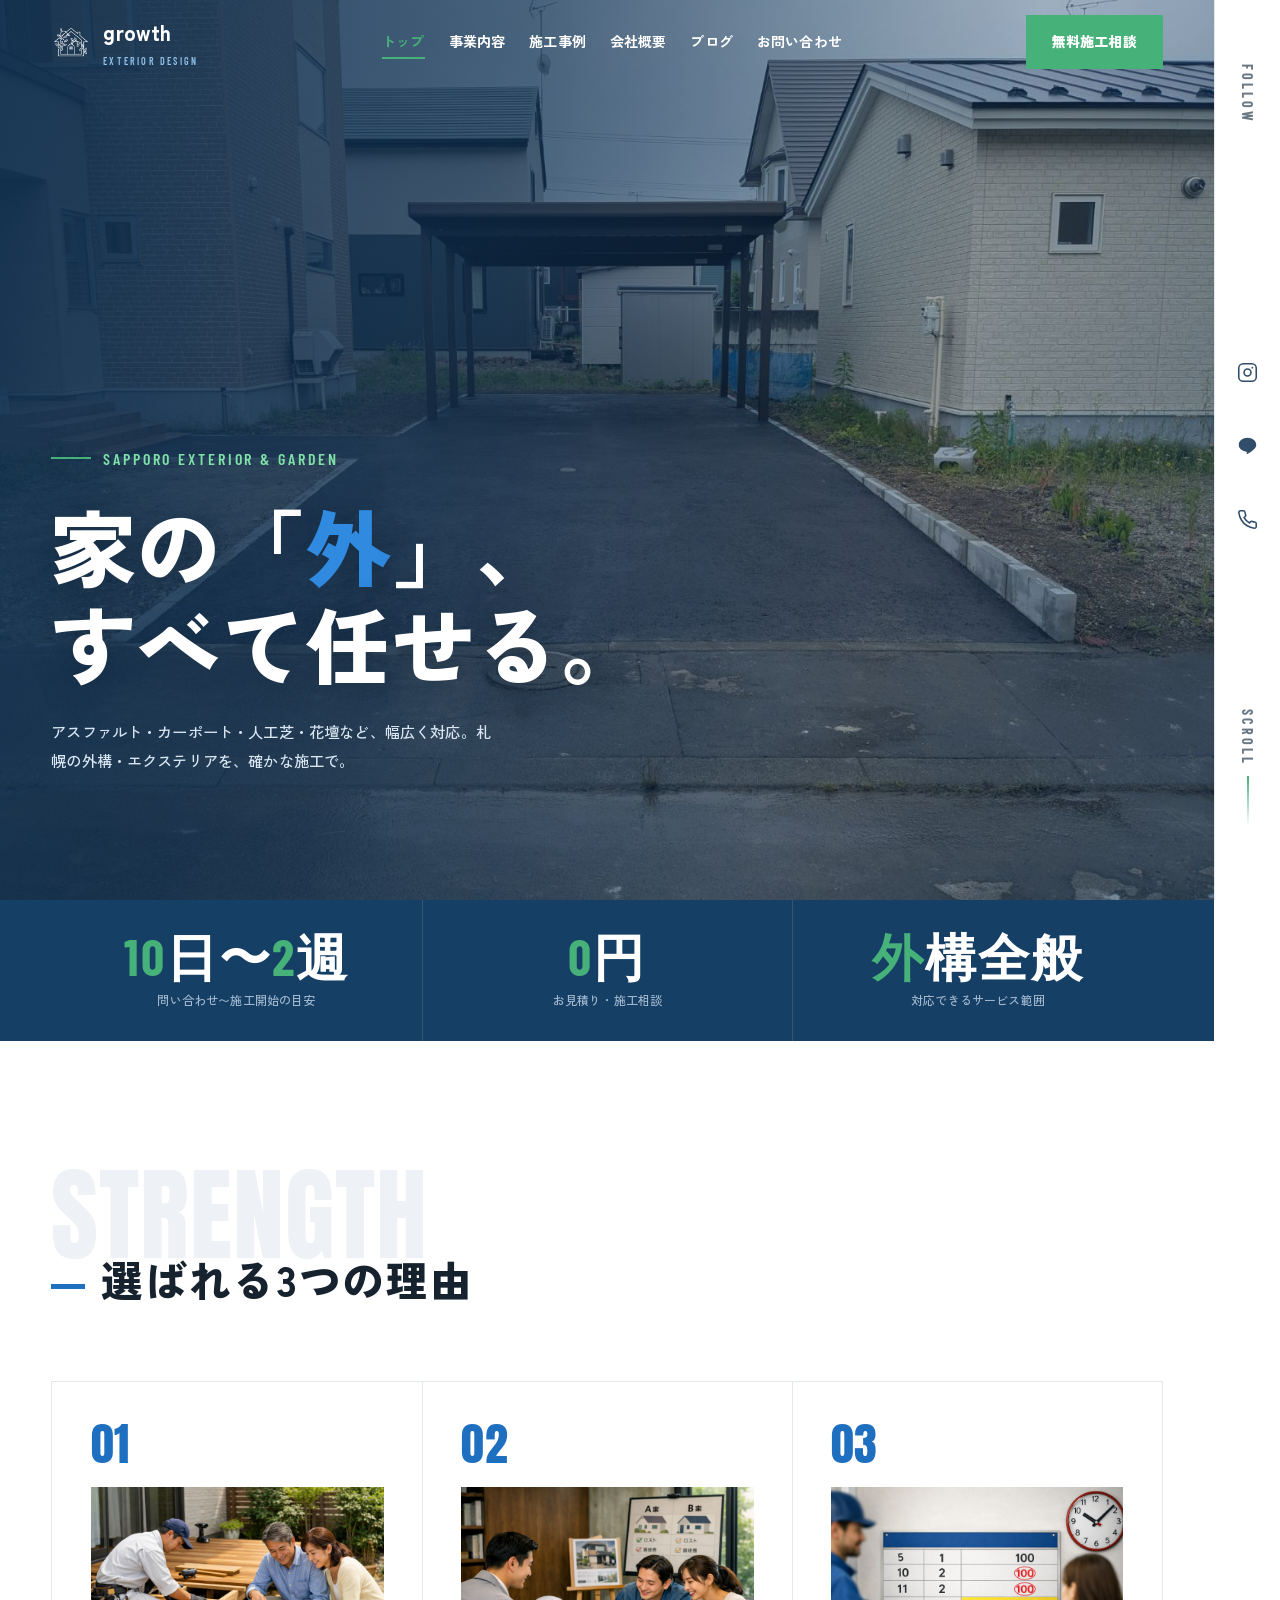
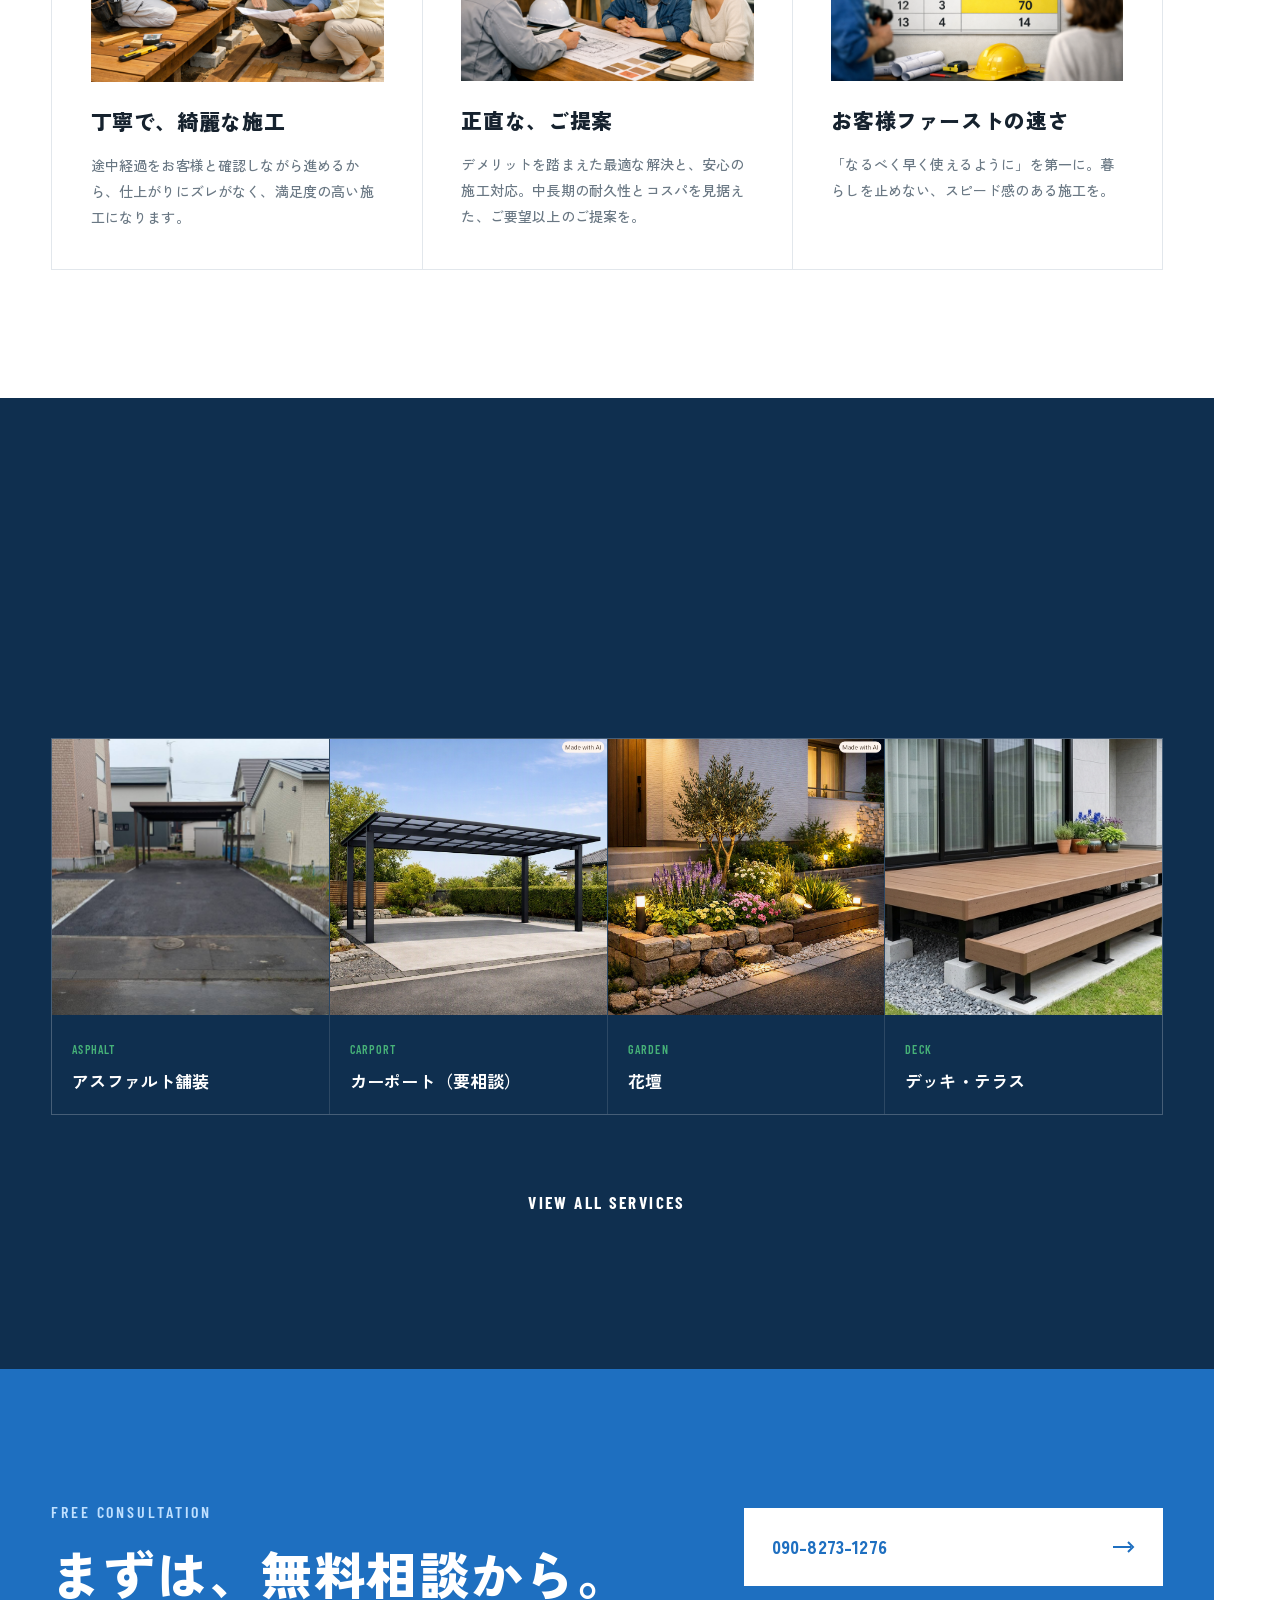
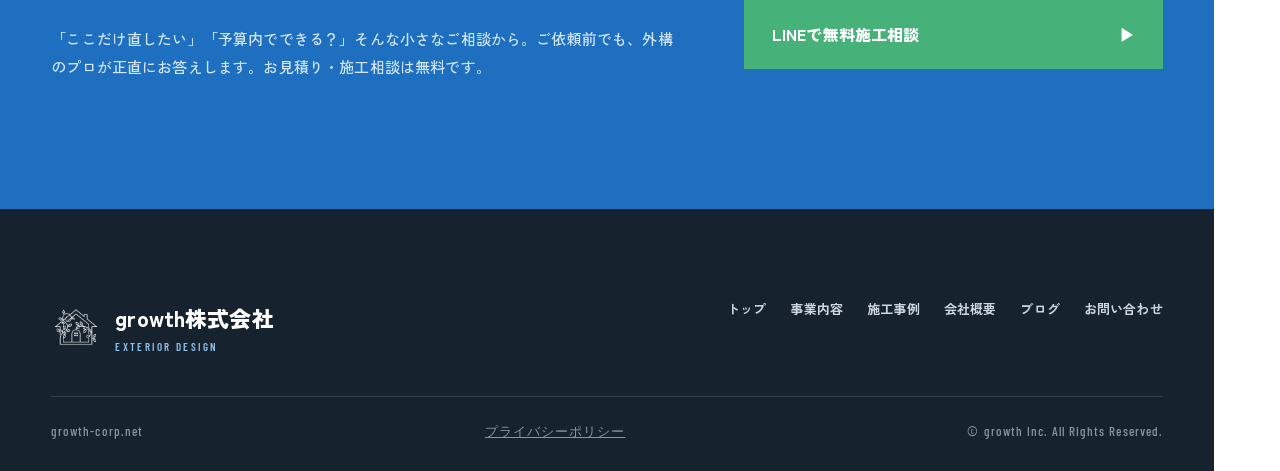
==== commit d92e6c7d: "fix: TOPページのカーポートに要相談を追記" ====
--- a/index.html
+++ b/index.html
@@ -196,7 +196,7 @@
             </div>
             <div class="t">
               <span class="svc-cat">CARPORT</span>
-              <b>カーポート</b>
+              <b>カーポート（要相談）</b>
             </div>
           </div>
           <div class="svc rv">
